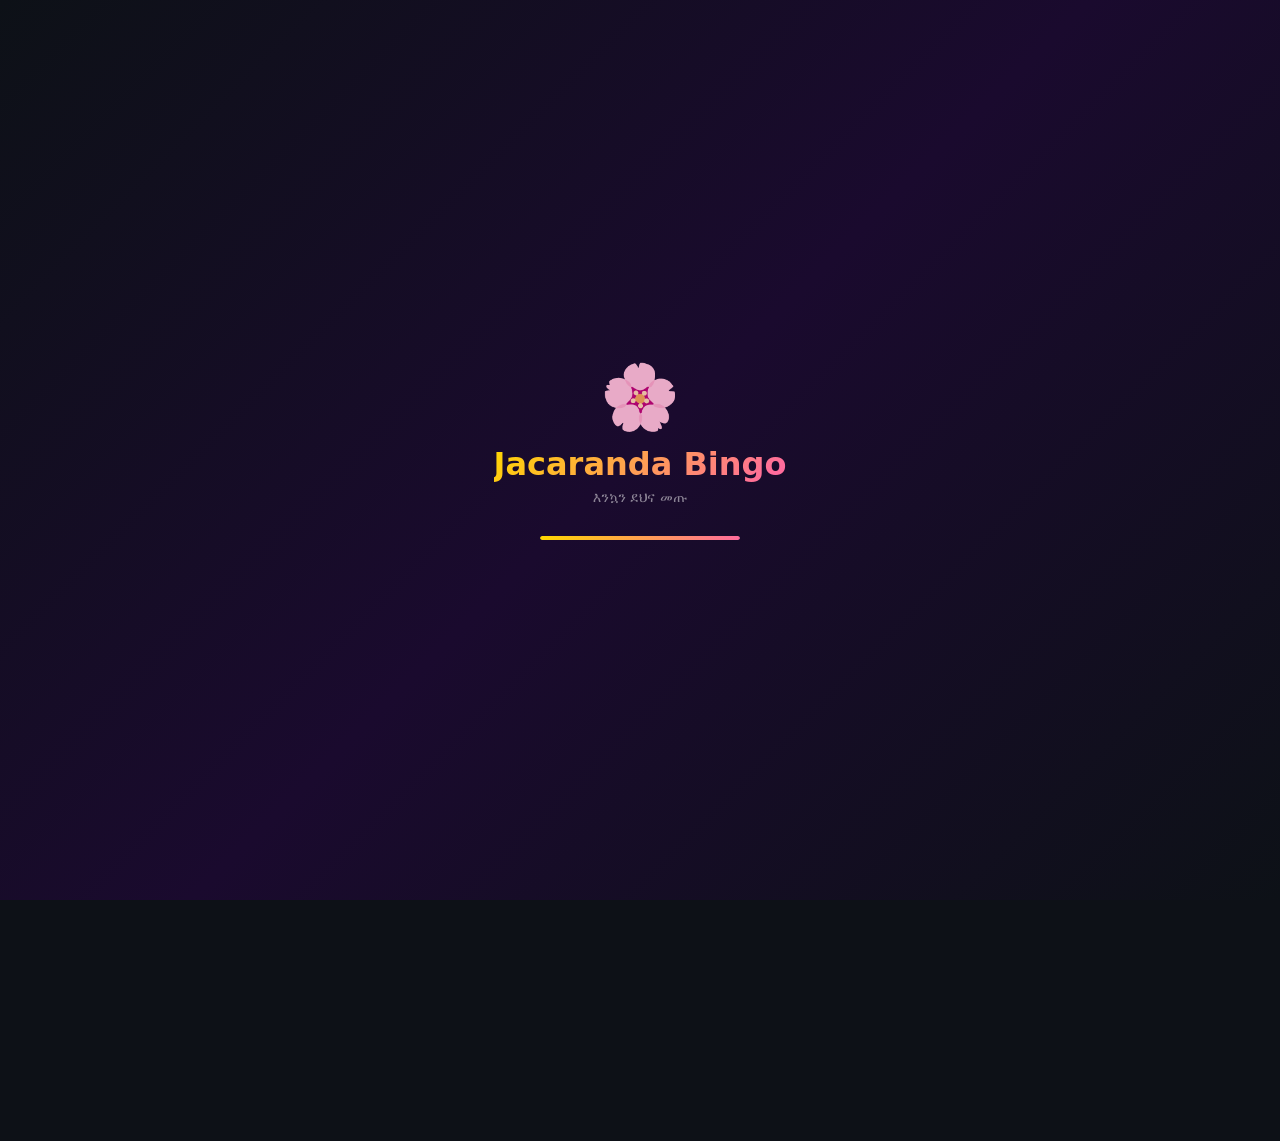
==== Index.html @ 814153fa "Add files via upload" ====
<!DOCTYPE html>
<html lang="am">
<head>
<meta charset="UTF-8"/>
<meta name="viewport" content="width=device-width, initial-scale=1.0, maximum-scale=1.0"/>
<title>🌸 Jacaranda Bingo</title>
<style>
:root{
  --gold:#FFD700;
  --gold2:#f39c12;
  --green:#1a7a4a;
  --green2:#2ecc71;
  --red:#e74c3c;
  --blue:#3498db;
  --purple:#9b59b6;
  --dark:#0d1117;
  --dark2:#161b22;
  --dark3:#21262d;
  --border:rgba(255,215,0,0.2);
  --text:rgba(255,255,255,0.9);
  --subtext:rgba(255,255,255,0.5);
  --radius:14px;
  --shadow:0 8px 32px rgba(0,0,0,0.4);
}
*{box-sizing:border-box;margin:0;padding:0;-webkit-tap-highlight-color:transparent;}
html,body{height:100%;overflow-x:hidden;}
body{
  font-family:'Segoe UI',system-ui,Arial,sans-serif;
  background:var(--dark);
  color:var(--text);
  min-height:100vh;
  background-image:
    radial-gradient(ellipse at 20% 50%,rgba(155,89,182,0.08) 0%,transparent 60%),
    radial-gradient(ellipse at 80% 20%,rgba(26,122,74,0.08) 0%,transparent 60%);
}

/* ── SPLASH ── */
#splash{
  position:fixed;inset:0;
  background:linear-gradient(135deg,#0d1117,#1a0a2e,#0d1117);
  display:flex;flex-direction:column;
  align-items:center;justify-content:center;
  z-index:9999;
  transition:opacity 0.6s ease;
}
#splash.hide{opacity:0;pointer-events:none;}
.splash-logo{
  font-size:4rem;
  animation:floatLogo 2s ease-in-out infinite;
  margin-bottom:10px;
}
@keyframes floatLogo{
  0%,100%{transform:translateY(0);}
  50%{transform:translateY(-12px);}
}
.splash-title{
  font-size:2rem;font-weight:900;
  background:linear-gradient(135deg,var(--gold),#ff6b9d,var(--gold));
  background-size:200% auto;
  -webkit-background-clip:text;
  -webkit-text-fill-color:transparent;
  animation:shimmer 3s linear infinite;
  margin-bottom:6px;
}
@keyframes shimmer{
  0%{background-position:0% center;}
  100%{background-position:200% center;}
}
.splash-sub{color:var(--subtext);font-size:0.9rem;margin-bottom:30px;}
.splash-loader{
  width:200px;height:4px;
  background:rgba(255,255,255,0.1);
  border-radius:2px;overflow:hidden;
}
.splash-progress{
  height:100%;width:0;
  background:linear-gradient(90deg,var(--gold),#ff6b9d);
  border-radius:2px;
  transition:width 0.1s linear;
}

/* ── TOPBAR ── */
.topbar{
  background:rgba(13,17,23,0.95);
  backdrop-filter:blur(20px);
  border-bottom:1px solid var(--border);
  padding:10px 16px;
  display:flex;align-items:center;gap:10px;
  position:sticky;top:0;z-index:100;
}
.topbar-logo{font-size:1.4rem;}
.topbar-title{
  font-weight:800;font-size:1rem;
  background:linear-gradient(135deg,var(--gold),#ff6b9d);
  -webkit-background-clip:text;
  -webkit-text-fill-color:transparent;
  flex:1;
}
.lang-pill{
  display:flex;gap:4px;
  background:rgba(255,255,255,0.06);
  border:1px solid var(--border);
  border-radius:20px;
  padding:3px;
}
.lang-btn{
  padding:4px 10px;border:none;
  background:none;color:var(--subtext);
  border-radius:16px;font-size:0.72rem;
  cursor:pointer;font-weight:600;
  transition:all 0.2s;white-space:nowrap;
}
.lang-btn.active{
  background:linear-gradient(135deg,var(--gold),var(--gold2));
  color:#000;
}

/* ── TABS ── */
.tabs{
  display:flex;
  background:var(--dark2);
  border-bottom:1px solid var(--border);
  overflow-x:auto;
  scrollbar-width:none;
}
.tabs::-webkit-scrollbar{display:none;}
.tab{
  flex:1;min-width:60px;
  padding:10px 4px;
  border:none;background:none;
  color:var(--subtext);cursor:pointer;
  font-size:0.68rem;font-weight:600;
  display:flex;flex-direction:column;
  align-items:center;gap:2px;
  border-bottom:2px solid transparent;
  transition:all 0.2s;
}
.tab .ti{font-size:1.2rem;}
.tab.on{color:var(--gold);border-bottom-color:var(--gold);}

/* ── PAGES ── */
.pg{display:none;padding:14px;max-width:600px;margin:0 auto;padding-bottom:30px;}
.pg.on{display:block;}

/* ── CARD ── */
.box{
  background:var(--dark2);
  border:1px solid rgba(255,255,255,0.08);
  border-radius:var(--radius);
  padding:16px;margin-bottom:14px;
}
.box-title{
  font-size:0.95rem;font-weight:700;
  color:var(--gold);margin-bottom:14px;
  display:flex;align-items:center;gap:8px;
}

/* ── WELCOME BANNER ── */
.welcome-banner{
  background:linear-gradient(135deg,rgba(155,89,182,0.15),rgba(26,122,74,0.15));
  border:1px solid rgba(255,215,0,0.25);
  border-radius:var(--radius);
  padding:20px;text-align:center;
  margin-bottom:14px;
  position:relative;overflow:hidden;
}
.welcome-banner::before{
  content:'🌸';
  position:absolute;top:-10px;right:-10px;
  font-size:5rem;opacity:0.08;
}
.welcome-title{
  font-size:1.4rem;font-weight:900;
  background:linear-gradient(135deg,var(--gold),#ff6b9d,var(--green2));
  -webkit-background-clip:text;
  -webkit-text-fill-color:transparent;
  margin-bottom:4px;
}
.welcome-sub{color:var(--subtext);font-size:0.82rem;}

/* ── PRIZE POOL ── */
.prize-banner{
  background:linear-gradient(135deg,rgba(255,215,0,0.08),rgba(255,107,157,0.05));
  border:1px solid rgba(255,215,0,0.3);
  border-radius:var(--radius);
  padding:16px;text-align:center;
  margin-bottom:14px;
}
.prize-label{color:var(--subtext);font-size:0.78rem;margin-bottom:4px;}
.prize-amount{
  font-size:2.4rem;font-weight:900;
  color:var(--gold);
  text-shadow:0 0 30px rgba(255,215,0,0.4);
  line-height:1;
}
.prize-meta{color:var(--subtext);font-size:0.75rem;margin-top:4px;}

/* ── STATS ── */
.stats4{display:grid;grid-template-columns:1fr 1fr 1fr 1fr;gap:8px;margin-bottom:14px;}
.stat{
  background:var(--dark2);border:1px solid rgba(255,255,255,0.06);
  border-radius:10px;padding:12px 8px;text-align:center;
}
.stat-n{font-size:1.3rem;font-weight:800;color:var(--gold);}
.stat-l{font-size:0.62rem;color:var(--subtext);margin-top:2px;line-height:1.2;}

/* ── FORM ── */
.fg{margin-bottom:12px;}
.fg label{
  display:block;font-size:0.78rem;
  color:var(--subtext);margin-bottom:5px;font-weight:600;
}
.fg input,.fg select{
  width:100%;padding:11px 14px;
  background:rgba(255,255,255,0.05);
  border:1.5px solid rgba(255,255,255,0.1);
  border-radius:10px;color:var(--text);
  font-size:0.9rem;transition:all 0.2s;
  -webkit-appearance:none;appearance:none;
}
.fg input::placeholder{color:rgba(255,255,255,0.25);}
.fg input:focus,.fg select:focus{
  outline:none;
  border-color:var(--gold);
  background:rgba(255,215,0,0.04);
}
.fg select option{background:#1a1a2e;color:#fff;}

/* ── BUTTONS ── */
.btn{
  width:100%;padding:13px;border:none;
  border-radius:10px;font-size:0.92rem;
  font-weight:700;cursor:pointer;
  transition:all 0.2s;
  display:flex;align-items:center;justify-content:center;gap:8px;
}
.btn:active{transform:scale(0.97);}
.btn-gold{
  background:linear-gradient(135deg,var(--gold),var(--gold2));
  color:#000;
  box-shadow:0 4px 20px rgba(255,215,0,0.25);
}
.btn-gold:hover{box-shadow:0 6px 30px rgba(255,215,0,0.4);}
.btn-green{background:linear-gradient(135deg,var(--green),var(--green2));color:#fff;}
.btn-red{background:linear-gradient(135deg,#c0392b,var(--red));color:#fff;}
.btn-blue{background:linear-gradient(135deg,#2980b9,var(--blue));color:#fff;}
.btn-purple{background:linear-gradient(135deg,#8e44ad,var(--purple));color:#fff;}
.btn-ghost{
  background:none;
  border:1.5px solid var(--border);
  color:var(--gold);
}
.btn-sm{padding:8px 14px;font-size:0.78rem;width:auto;border-radius:8px;}
.btn-row{display:grid;grid-template-columns:1fr 1fr;gap:8px;margin-top:10px;}

/* ── BINGO CARD ── */
.bingo-wrap{margin-bottom:16px;}
.bingo-card-title{
  display:flex;justify-content:space-between;align-items:center;
  margin-bottom:8px;
}
.bingo-num{
  font-size:0.72rem;color:var(--subtext);
  background:var(--dark3);
  padding:3px 10px;border-radius:10px;
}
.bingo-head{
  display:grid;grid-template-columns:repeat(5,1fr);
  gap:3px;margin-bottom:3px;
}
.bh{
  aspect-ratio:1;
  border-radius:8px;
  display:flex;align-items:center;justify-content:center;
  font-size:1rem;font-weight:900;
}
.bh-B{background:linear-gradient(135deg,#c0392b,#e74c3c);}
.bh-I{background:linear-gradient(135deg,#d35400,#e67e22);}
.bh-N{background:linear-gradient(135deg,#16a085,#1abc9c);}
.bh-G{background:linear-gradient(135deg,#1a5276,#2980b9);}
.bh-O{background:linear-gradient(135deg,#6c3483,#9b59b6);}
.bingo-grid{
  display:grid;grid-template-columns:repeat(5,1fr);
  gap:3px;
}
.bc{
  aspect-ratio:1;
  background:var(--dark3);
  border:1.5px solid rgba(255,255,255,0.07);
  border-radius:8px;
  display:flex;align-items:center;justify-content:center;
  font-size:0.9rem;font-weight:700;
  cursor:pointer;
  transition:all 0.18s;
  user-select:none;
  position:relative;
}
.bc:active{transform:scale(0.9);}
.bc.called{
  border-color:rgba(52,152,219,0.4);
  background:rgba(52,152,219,0.08);
  color:var(--blue);
}
.bc.marked{
  background:linear-gradient(135deg,var(--gold),var(--gold2));
  border-color:var(--gold);
  color:#000;
  box-shadow:0 0 12px rgba(255,215,0,0.4);
  transform:scale(1.04);
}
.bc.free{
  background:linear-gradient(135deg,var(--green),var(--green2));
  border-color:var(--green2);
  color:#fff;
  font-size:0.6rem;
  font-weight:800;
}
.bc.win-cell{
  background:linear-gradient(135deg,var(--gold),#ff6b9d) !important;
  animation:winPulse 0.5s ease infinite alternate;
}
@keyframes winPulse{
  from{transform:scale(1.04);}
  to{transform:scale(1.14);box-shadow:0 0 20px rgba(255,215,0,0.7);}
}

/* ── CALLER BALL ── */
.caller-box{
  background:linear-gradient(135deg,rgba(255,215,0,0.06),rgba(155,89,182,0.06));
  border:1px solid rgba(255,215,0,0.2);
  border-radius:var(--radius);
  padding:18px;text-align:center;
  margin-bottom:14px;
}
.caller-letter{
  font-size:0.85rem;font-weight:700;
  color:var(--gold);margin-bottom:6px;
  letter-spacing:2px;
}
.caller-ball{
  width:80px;height:80px;
  border-radius:50%;
  background:linear-gradient(135deg,var(--gold),var(--gold2));
  color:#000;
  font-size:1.8rem;font-weight:900;
  display:flex;align-items:center;justify-content:center;
  margin:0 auto 10px;
  box-shadow:0 0 40px rgba(255,215,0,0.5);
  transition:all 0.3s;
}
.caller-ball.pop{animation:ballPop 0.35s ease;}
@keyframes ballPop{
  0%{transform:scale(0.4);opacity:0;}
  70%{transform:scale(1.15);}
  100%{transform:scale(1);opacity:1;}
}
.called-strip{
  display:flex;flex-wrap:wrap;gap:5px;
  justify-content:center;
  max-height:100px;overflow-y:auto;
  margin-top:10px;
  scrollbar-width:none;
}
.called-strip::-webkit-scrollbar{display:none;}
.chip{
  padding:3px 9px;border-radius:20px;
  font-size:0.72rem;font-weight:700;
}
.chip-B{background:rgba(231,76,60,0.2);border:1px solid rgba(231,76,60,0.5);color:#e74c3c;}
.chip-I{background:rgba(230,126,34,0.2);border:1px solid rgba(230,126,34,0.5);color:#e67e22;}
.chip-N{background:rgba(26,188,156,0.2);border:1px solid rgba(26,188,156,0.5);color:#1abc9c;}
.chip-G{background:rgba(52,152,219,0.2);border:1px solid rgba(52,152,219,0.5);color:#3498db;}
.chip-O{background:rgba(155,89,182,0.2);border:1px solid rgba(155,89,182,0.5);color:#9b59b6;}

/* ── BINGO BTN ── */
.bingo-claim-btn{
  font-size:1.5rem;letter-spacing:4px;
  padding:16px;margin:14px 0;
  background:linear-gradient(135deg,var(--gold),#ff6b9d,var(--gold));
  background-size:200% auto;
  color:#000;
  animation:gradShift 3s linear infinite;
  box-shadow:0 0 30px rgba(255,215,0,0.3);
}
@keyframes gradShift{
  0%{background-position:0% center;}
  100%{background-position:200% center;}
}

/* ── BANKS ── */
.bank-grid{display:grid;grid-template-columns:1fr 1fr;gap:8px;}
.bank-btn{
  background:var(--dark3);
  border:1.5px solid rgba(255,255,255,0.08);
  border-radius:10px;
  padding:12px 10px;
  cursor:pointer;
  transition:all 0.2s;
  text-align:center;
}
.bank-btn:hover,.bank-btn.sel{
  border-color:var(--gold);
  background:rgba(255,215,0,0.06);
}
.bank-btn .bi{font-size:1.6rem;margin-bottom:4px;}
.bank-btn .bn{font-size:0.72rem;font-weight:700;line-height:1.3;}
.bank-btn .ba{font-size:0.62rem;color:var(--subtext);margin-top:2px;}
.acct-box{
  background:rgba(255,215,0,0.05);
  border:1px solid rgba(255,215,0,0.3);
  border-radius:10px;padding:14px;
  text-align:center;margin:12px 0;
  display:none;
}
.acct-num{
  font-size:1.3rem;font-weight:800;
  color:var(--gold);letter-spacing:2px;
}
.acct-holder{font-size:0.75rem;color:var(--subtext);margin-top:4px;}

/* ── PLAYERS ── */
.player-row{
  display:flex;align-items:center;gap:10px;
  padding:10px 0;
  border-bottom:1px solid rgba(255,255,255,0.05);
}
.player-row:last-child{border:none;}
.av{
  width:38px;height:38px;
  border-radius:50%;
  background:linear-gradient(135deg,var(--gold),var(--gold2));
  color:#000;font-weight:800;
  display:flex;align-items:center;justify-content:center;
  flex-shrink:0;font-size:0.9rem;
}
.pi{flex:1;}
.pn{font-size:0.88rem;font-weight:600;}
.ps{font-size:0.7rem;color:var(--subtext);margin-top:2px;}
.badge{
  padding:3px 10px;border-radius:20px;
  font-size:0.68rem;font-weight:700;
}
.b-active{background:rgba(46,204,113,0.15);color:#2ecc71;border:1px solid rgba(46,204,113,0.4);}
.b-won{background:rgba(255,215,0,0.15);color:var(--gold);border:1px solid rgba(255,215,0,0.4);}
.b-wait{background:rgba(255,255,255,0.05);color:var(--subtext);border:1px solid rgba(255,255,255,0.1);}

/* ── WINNER OVERLAY ── */
#win-overlay{
  display:none;position:fixed;inset:0;
  background:rgba(0,0,0,0.92);
  z-index:9999;
  flex-direction:column;
  align-items:center;justify-content:center;
  text-align:center;padding:20px;
}
#win-overlay.on{display:flex;}
#confetti-c{position:absolute;inset:0;pointer-events:none;}
.win-trophy{font-size:5rem;animation:trophy 0.8s ease infinite alternate;}
@keyframes trophy{
  from{transform:scale(1) rotate(-5deg);}
  to{transform:scale(1.1) rotate(5deg);}
}
.win-title{
  font-size:2.2rem;font-weight:900;
  background:linear-gradient(135deg,var(--gold),#ff6b9d);
  -webkit-background-clip:text;
  -webkit-text-fill-color:transparent;
  margin:10px 0 6px;
}
.win-name{font-size:1.4rem;font-weight:700;color:#fff;margin-bottom:6px;}
.win-prize{
  font-size:2rem;font-weight:900;
  color:var(--gold);
  text-shadow:0 0 30px rgba(255,215,0,0.6);
  margin-bottom:6px;
}
.win-bank{font-size:0.82rem;color:var(--subtext);margin-bottom:20px;}

/* ── TOAST ── */
#toast{
  position:fixed;bottom:20px;left:50%;
  transform:translateX(-50%) translateY(60px);
  background:rgba(22,27,34,0.95);
  border:1px solid rgba(255,215,0,0.25);
  color:#fff;padding:11px 20px;
  border-radius:20px;font-size:0.83rem;
  opacity:0;transition:all 0.3s;
  z-index:9998;white-space:nowrap;
  backdrop-filter:blur(10px);
  max-width:90vw;
  white-space:normal;text-align:center;
}
#toast.on{opacity:1;transform:translateX(-50%) translateY(0);}
#toast.tg{border-color:var(--gold);}
#toast.tr{border-color:var(--red);}

/* ── ADMIN ── */
.admin-grid{display:grid;grid-template-columns:1fr 1fr;gap:8px;margin-bottom:14px;}
.room-display{
  font-size:2.5rem;font-weight:900;
  color:var(--gold);text-align:center;
  letter-spacing:12px;
  text-shadow:0 0 20px rgba(255,215,0,0.4);
  padding:10px;
}

/* ── SCROLLBAR ── */
::-webkit-scrollbar{width:3px;}
::-webkit-scrollbar-track{background:transparent;}
::-webkit-scrollbar-thumb{background:rgba(255,215,0,0.2);border-radius:2px;}

@media(max-width:360px){
  .bc{font-size:0.78rem;}
  .caller-ball{width:65px;height:65px;font-size:1.5rem;}
  .stats4{grid-template-columns:1fr 1fr;}
  .lang-btn{padding:4px 6px;font-size:0.65rem;}
}
</style>
</head>
<body>

<!-- SPLASH -->
<div id="splash">
  <div class="splash-logo">🌸</div>
  <div class="splash-title">Jacaranda Bingo</div>
  <div class="splash-sub" id="splash-sub">እንኳን ደህና መጡ</div>
  <div class="splash-loader"><div class="splash-progress" id="sp"></div></div>
</div>

<!-- TOPBAR -->
<div class="topbar">
  <div class="topbar-logo">🌸</div>
  <div class="topbar-title">Jacaranda Bingo</div>
  <div class="lang-pill">
    <button class="lang-btn active" onclick="setLang('am')">አማ</button>
    <button class="lang-btn" onclick="setLang('en')">EN</button>
    <button class="lang-btn" onclick="setLang('or')">ORO</button>
    <button class="lang-btn" onclick="setLang('so')">SOM</button>
    <button class="lang-btn" onclick="setLang('ti')">ትግ</button>
  </div>
</div>

<!-- TABS -->
<div class="tabs">
  <button class="tab on" onclick="go('home',this)"><span class="ti">🏠</span><span data-k="t_home">ዋና</span></button>
  <button class="tab" onclick="go('game',this)"><span class="ti">🎱</span><span data-k="t_game">ጌም</span></button>
  <button class="tab" onclick="go('pay',this)"><span class="ti">💳</span><span data-k="t_pay">ክፍያ</span></button>
  <button class="tab" onclick="go('board',this)"><span class="ti">🏆</span><span data-k="t_board">ሊደር</span></button>
  <button class="tab" onclick="go('admin',this)"><span class="ti">⚙️</span><span data-k="t_admin">አስተዳዳሪ</span></button>
</div>

<!-- ══ HOME ══ -->
<div id="pg-home" class="pg on">
  <div class="welcome-banner">
    <div class="welcome-title" id="welcome-txt">እንኳን ደህና መጡ!</div>
    <div class="welcome-sub" data-k="welcome_sub">ወደ ጃካራንዳ ቢንጎ — ኢትዮጵያዊ ጌም!</div>
  </div>

  <div class="prize-banner">
    <div class="prize-label" data-k="prize_pool">የሽልማት ድምር</div>
    <div class="prize-amount" id="prize-show">0 ብር</div>
    <div class="prize-meta" id="prize-meta"></div>
  </div>

  <div class="stats4">
    <div class="stat"><div class="stat-n" id="s-players">0</div><div class="stat-l" data-k="s_players">ተጫዋቾ</div></div>
    <div class="stat"><div class="stat-n" id="s-called">0</div><div class="stat-l" data-k="s_called">ተጠርተዋል</div></div>
    <div class="stat"><div class="stat-n" id="s-fee">50</div><div class="stat-l" data-k="s_fee">ዋጋ (ብር)</div></div>
    <div class="stat"><div class="stat-n" id="s-wins">0</div><div class="stat-l" data-k="s_wins">አሸናፊዎች</div></div>
  </div>

  <div class="box">
    <div class="box-title">🎮 <span data-k="join_title">ጌሙን ተቀላቀሉ</span></div>
    <div class="fg"><label data-k="l_name">ሙሉ ስምዎ</label>
      <input id="p-name" type="text" data-ph="name_ph"/></div>
    <div class="fg"><label data-k="l_phone">ስልክ ቁጥር</label>
      <input id="p-phone" type="tel" placeholder="09XXXXXXXX"/></div>
    <div class="fg"><label data-k="l_cards">የካርድ ብዛት</label>
      <select id="p-cards">
        <option value="1">1</option>
        <option value="2">2</option>
        <option value="3">3</option>
        <option value="5">5</option>
      </select>
    </div>
    <div class="fg"><label data-k="l_room">የክፍል ኮድ</label>
      <input id="p-room" type="text" maxlength="6"
        style="text-transform:uppercase;letter-spacing:4px;text-align:center;font-size:1.1rem"
        data-ph="room_ph"/></div>
    <button class="btn btn-gold" onclick="joinGame()">🎱 <span data-k="btn_join">ጀምር!</span></button>
  </div>

  <div class="box">
    <div class="box-title">📖 <span data-k="how_title">እንዴት ይጫወቱ</span></div>
    <div id="how-steps" style="font-size:0.82rem;line-height:1.9;color:rgba(255,255,255,0.7);"></div>
  </div>
</div>

<!-- ══ GAME ══ -->
<div id="pg-game" class="pg">
  <div class="caller-box">
    <div class="caller-letter" id="cl-letter">— — —</div>
    <div class="caller-ball" id="cl-ball">?</div>
    <div style="font-size:0.75rem;color:var(--subtext);" data-k="last_called">መጨረሻ የተጠራ</div>
    <div class="called-strip" id="called-strip"></div>
  </div>

  <div id="my-cards"></div>

  <button class="btn bingo-claim-btn" onclick="claimBingo()">
    🎉 &nbsp; B I N G O &nbsp; 🎉
  </button>
</div>

<!-- ══ PAYMENT ══ -->
<div id="pg-pay" class="pg">
  <div class="box">
    <div class="box-title">💰 <span data-k="pay_title">ክፍያ ያድርጉ</span></div>
    <div style="text-align:center;margin-bottom:14px;">
      <div style="font-size:0.78rem;color:var(--subtext);" data-k="pay_amount_l">የሚከፍሉት</div>
      <div style="font-size:2rem;font-weight:900;color:var(--gold);" id="pay-total-show">50 ብር</div>
    </div>

    <div style="font-size:0.8rem;color:var(--subtext);margin-bottom:10px;" data-k="choose_bank">ባንክ ወይም ሞባይል ይምረጡ</div>

    <div style="font-size:0.72rem;color:rgba(255,215,0,0.7);margin-bottom:6px;">📱 Mobile Money</div>
    <div class="bank-grid" id="mobile-banks"></div>

    <div style="font-size:0.72rem;color:rgba(255,215,0,0.7);margin:12px 0 6px;">🏦 Banks</div>
    <div class="bank-grid" id="bank-banks"></div>

    <div class="acct-box" id="acct-box">
      <div style="font-size:0.75rem;color:var(--subtext);margin-bottom:6px;" data-k="send_to">ወደዚህ ይላኩ</div>
      <div class="acct-num" id="acct-num">—</div>
      <div class="acct-holder" id="acct-holder">—</div>
    </div>

    <div class="fg"><label data-k="tx_label">Transaction / ደረሰኝ ቁጥር</label>
      <input id="tx-in" type="text" placeholder="TXN123456"/></div>
    <button class="btn btn-green" onclick="submitPay()">
      ✅ <span data-k="confirm_pay">ክፍያ አረጋግጥ</span>
    </button>
  </div>

  <div class="box">
    <div class="box-title">📜 <span data-k="pay_hist">የክፍያ ታሪክ</span></div>
    <div id="pay-hist"></div>
  </div>
</div>

<!-- ══ LEADERBOARD ══ -->
<div id="pg-board" class="pg">
  <div class="box">
    <div class="box-title">🏆 <span data-k="board_title">ሊደርቦርድ</span></div>
    <div id="board-list"></div>
  </div>
</div>

<!-- ══ ADMIN ══ -->
<div id="pg-admin" class="pg">
  <div class="box" id="admin-login-box">
    <div class="box-title">🔐 <span data-k="admin_title">Admin ይግቡ</span></div>
    <div class="fg"><label>PIN</label>
      <input id="a-pin" type="password" placeholder="••••" maxlength="6"/></div>
    <button class="btn btn-gold" onclick="aLogin()">🔑 <span data-k="btn_login">ግቡ</span></button>
  </div>

  <div id="admin-panel" style="display:none;">
    <div class="box">
      <div class="box-title">🎮 <span data-k="game_ctrl">ጌም ቁጥጥር</span></div>
      <div class="fg"><label data-k="a_fee">የመግቢያ ዋጋ (ብር)</label>
        <input id="a-fee" type="number" value="50"/></div>
      <div class="fg"><label data-k="a_pct">የሽልማት % </label>
        <input id="a-pct" type="number" value="80"/></div>
      <div class="fg"><label data-k="a_speed">የጥሪ ፍጥነት</label>
        <select id="a-speed">
          <option value="3000" data-k="speed_fast">ፈጣን (3s)</option>
          <option value="5000" selected data-k="speed_mid">መካከለኛ (5s)</option>
          <option value="8000" data-k="speed_slow">ዝግ (8s)</option>
          <option value="0" data-k="speed_manual">እጅ (Manual)</option>
        </select>
      </div>
      <div class="btn-row">
        <button class="btn btn-green" onclick="startG()">▶️ <span data-k="btn_start">ጀምር</span></button>
        <button class="btn btn-red" onclick="stopG()">⏹️ <span data-k="btn_stop">አቁም</span></button>
        <button class="btn btn-blue" onclick="callNext()">📢 <span data-k="btn_call">ቀጣይ</span></button>
        <button class="btn btn-purple" onclick="resetG()">🔄 <span data-k="btn_reset">ዳግም</span></button>
      </div>
    </div>

    <div class="box">
      <div class="box-title">🔑 <span data-k="room_code">የክፍል ኮድ</span></div>
      <div class="room-display" id="room-disp">—</div>
      <button class="btn btn-ghost" onclick="genRoom()" style="margin-top:10px;">
        🔄 <span data-k="new_code">አዲስ ኮድ</span>
      </button>
    </div>

    <div class="box">
      <div class="box-title">📊 <span data-k="stats_title">ስታቲስቲክስ</span></div>
      <div id="a-stats"></div>
    </div>

    <div class="box">
      <div class="box-title">✅ <span data-k="approve_title">ክፍያ ማፅደቅ</span></div>
      <div id="a-pending"></div>
    </div>
  </div>
</div>

<!-- WINNER OVERLAY -->
<div id="win-overlay">
  <canvas id="confetti-c"></canvas>
  <div class="win-trophy">🏆</div>
  <div class="win-title" id="win-title-txt">አሸናፊ!</div>
  <div class="win-name" id="win-name"></div>
  <div class="win-prize" id="win-prize"></div>
  <div class="win-bank" id="win-bank"></div>
  <button class="btn btn-gold" onclick="closeWin()"
    style="width:auto;padding:12px 32px;font-size:1rem;">
    🎊 <span data-k="btn_close">ዝጋ</span>
  </button>
</div>

<!-- TOAST -->
<div id="toast"></div>

<script>
// ══════════════════════════════════════════════
//  TRANSLATIONS — 5 Languages
// ══════════════════════════════════════════════
const L = {
am:{
  welcome:"እንኳን ደህና መጡ ወደ ጃካራንዳ ቢንጎ!",
  welcome_sub:"ወደ ጃካራንዳ ቢንጎ — ኢትዮጵያዊ ጌም!",
  t_home:"ዋና", t_game:"ጌም", t_pay:"ክፍያ", t_board:"ሊደር", t_admin:"አስተዳዳሪ",
  prize_pool:"የሽልማት ድምር",
  s_players:"ተጫዋቾ", s_called:"ተጠርተዋል", s_fee:"ዋጋ (ብር)", s_wins:"አሸናፊዎች",
  join_title:"ጌሙን ተቀላቀሉ",
  l_name:"ሙሉ ስምዎ", l_phone:"ስልክ ቁጥር", l_cards:"የካርድ ብዛት",
  l_room:"የክፍል ኮድ (ካለ)", name_ph:"አበበ ካሳ", room_ph:"ኮድ",
  btn_join:"ጌሙን ጀምር!",
  how_title:"እንዴት ይጫወቱ",
  how_steps:[
    "1️⃣ ስምዎንና ስልክዎን ያስገቡ",
    "2️⃣ የካርድ ብዛት ይምረጡ",
    "3️⃣ ክፍያ ያድርጉ (ከዚህ ወደ ክፍያ ሂዱ)",
    "4️⃣ ቁጥሮቹ ሲጠሩ ካርድዎ ላይ ያሳምቱ",
    "5️⃣ B-I-N-G-O ሲሞሉ BINGO ይጫኑ!",
    "🏆 Admin ካረጋገጠ ሽልማቱ ይሰጠዎታል"
  ],
  last_called:"መጨረሻ የተጠራ",
  free_space:"FREE",
  card_lbl:"ካርድ",
  my_cards:"ካርዶቼ",
  pay_title:"ክፍያ ያድርጉ",
  pay_amount_l:"የሚከፍሉት",
  choose_bank:"ባንክ ወይም ሞባይል ይምረጡ",
  send_to:"ወደዚህ ይላኩ",
  tx_label:"Transaction / ደረሰኝ ቁጥር",
  confirm_pay:"ክፍያ አረጋግጥ",
  pay_hist:"የክፍያ ታሪክ",
  board_title:"ሊደርቦርድ",
  admin_title:"Admin ይግቡ",
  btn_login:"ግቡ",
  game_ctrl:"ጌም ቁጥጥር",
  a_fee:"የመግቢያ ዋጋ (ብር)", a_pct:"የሽልማት %", a_speed:"የጥሪ ፍጥነት",
  speed_fast:"ፈጣን (3s)", speed_mid:"መካከለኛ (5s)", speed_slow:"ዝግ (8s)", speed_manual:"እጅ",
  btn_start:"ጀምር", btn_stop:"አቁም", btn_call:"ቀጣይ", btn_reset:"ዳግም",
  room_code:"የክፍል ኮድ", new_code:"አዲስ ኮድ",
  stats_title:"ስታቲስቲክስ", approve_title:"ክፍያ ማፅደቅ",
  btn_approve:"✅ አፅድቅ", btn_reject:"❌ ውድቅ",
  btn_close:"ዝጋ",
  win_title:"አሸናፊ! 🎊",
  toast_no_name:"ስምዎን ያስገቡ!",
  toast_joined:"✅ ተቀላቅለዋል!",
  toast_no_bank:"ባንክ ይምረጡ!",
  toast_no_tx:"ደረሰኝ ቁጥር ያስገቡ!",
  toast_pay_sent:"✅ ክፍያ ተልኳል! Admin ያረጋግጣሉ.",
  toast_no_pay:"ቅድሚያ ክፍያ ያድርጉ!",
  toast_no_game:"ጌሙ ገና አልተጀመረም!",
  toast_bingo_false:"ቢንጎ አልተሟላም! ካርድዎን ያረጋግጡ.",
  toast_bingo_win:"🎉 ቢንጎ! አሸነፍሽ/ሽ!",
  toast_wrong_pin:"❌ PIN ስህተት!",
  toast_started:"🎮 ጌሙ ተጀምሯል!",
  toast_stopped:"⏹️ ጌሙ ቆሟል!",
  toast_reset:"🔄 ዳግም ተጀምሯል!",
  toast_approved:"✅ ተፈቅዷል!",
  toast_rejected:"❌ ውድቅ!",
  toast_all_called:"ሁሉም ቁጥሮች ተጠርተዋል!",
  won_suffix:"ብር አሸነፈ!",
  no_pays:"ክፍያ የለም",
  no_players:"ተጫዋቾ የሉም",
  no_pending:"ሁሉም ታይቷል",
  stat_row:["አጠቃላይ ተጫዋቾ","የተጠሩ ቁጥሮች","ያልተቀበሉ ክፍያዎች","ጠቅላላ ብር"],
},
en:{
  welcome:"Welcome to Jacaranda Bingo!",
  welcome_sub:"Ethiopia's Premier Bingo Game!",
  t_home:"Home", t_game:"Game", t_pay:"Pay", t_board:"Board", t_admin:"Admin",
  prize_pool:"Prize Pool",
  s_players:"Players", s_called:"Called", s_fee:"Fee (ETB)", s_wins:"Winners",
  join_title:"Join the Game",
  l_name:"Full Name", l_phone:"Phone Number", l_cards:"Number of Cards",
  l_room:"Room Code (optional)", name_ph:"Abebe Kassa", room_ph:"Code",
  btn_join:"Start Playing!",
  how_title:"How to Play",
  how_steps:[
    "1️⃣ Enter your name and phone number",
    "2️⃣ Choose how many cards you want",
    "3️⃣ Make your payment (go to Pay tab)",
    "4️⃣ Tap numbers on your card as they're called",
    "5️⃣ Press BINGO when you complete a line!",
    "🏆 Admin verifies and sends your prize"
  ],
  last_called:"Last Called",
  free_space:"FREE",
  card_lbl:"Card",
  my_cards:"My Cards",
  pay_title:"Make Payment",
  pay_amount_l:"Amount to Pay",
  choose_bank:"Choose Bank or Mobile Money",
  send_to:"Send Payment To",
  tx_label:"Transaction / Receipt Number",
  confirm_pay:"Confirm Payment",
  pay_hist:"Payment History",
  board_title:"Leaderboard",
  admin_title:"Admin Login",
  btn_login:"Login",
  game_ctrl:"Game Control",
  a_fee:"Entry Fee (ETB)", a_pct:"Prize %", a_speed:"Call Speed",
  speed_fast:"Fast (3s)", speed_mid:"Medium (5s)", speed_slow:"Slow (8s)", speed_manual:"Manual",
  btn_start:"Start", btn_stop:"Stop", btn_call:"Call Next", btn_reset:"Reset",
  room_code:"Room Code", new_code:"New Code",
  stats_title:"Statistics", approve_title:"Approve Payments",
  btn_approve:"✅ Approve", btn_reject:"❌ Reject",
  btn_close:"Close",
  win_title:"WINNER! 🎊",
  toast_no_name:"Please enter your name!",
  toast_joined:"✅ Joined successfully!",
  toast_no_bank:"Please select a bank!",
  toast_no_tx:"Please enter transaction reference!",
  toast_pay_sent:"✅ Payment submitted! Admin will verify.",
  toast_no_pay:"Please make payment first!",
  toast_no_game:"Game hasn't started yet!",
  toast_bingo_false:"Bingo not complete! Check your card.",
  toast_bingo_win:"🎉 BINGO! You won!",
  toast_wrong_pin:"❌ Wrong PIN!",
  toast_started:"🎮 Game started!",
  toast_stopped:"⏹️ Game stopped!",
  toast_reset:"🔄 Game reset!",
  toast_approved:"✅ Approved!",
  toast_rejected:"❌ Rejected!",
  toast_all_called:"All numbers have been called!",
  won_suffix:"ETB Won!",
  no_pays:"No payments yet",
  no_players:"No players yet",
  no_pending:"All payments reviewed",
  stat_row:["Total Players","Numbers Called","Pending Payments","Total ETB"],
},
or:{
  welcome:"Bingo Jacarandaatti Baga Nagaan Dhuftan!",
  welcome_sub:"Bingo Itoophiyaa — Tapho Filatamaa!",
  t_home:"Mana", t_game:"Tapho", t_pay:"Kaffaltii", t_board:"Tarree", t_admin:"Bulchaa",
  prize_pool:"Kuusaa Badhaasaa",
  s_players:"Taphattoota", s_called:"Waamame", s_fee:"Gatii (Birr)", s_wins:"Mo'attootaa",
  join_title:"Taphootti Makamuu",
  l_name:"Maqaa Guutuu", l_phone:"Lakkoofsa Bilbilaa", l_cards:"Lakkoofsa Kaardii",
  l_room:"Koodii Kutaa (yoo jiraate)", name_ph:"Abebe Gammadaa", room_ph:"Koodii",
  btn_join:"Taphootti Makamu!",
  how_title:"Akkamiin Taphatamu",
  how_steps:[
    "1️⃣ Maqaa fi lakkoofsa bilbilaa kee galchi",
    "2️⃣ Kaardii barbaaddu filuu",
    "3️⃣ Kaffaltii raawwadhu (gara Kaffaltii deemi)",
    "4️⃣ Lakkoofsonni yoo waamaman kaardii kee tuqi",
    "5️⃣ Tarree guutamee erga — BINGO dhaabi!",
    "🏆 Bulchaan mirkanneessee badhaasa siif erga"
  ],
  last_called:"Dhumaa Waamame",
  free_space:"FREE",
  card_lbl:"Kaardii",
  my_cards:"Kaardii Koo",
  pay_title:"Kaffaltii Raawwadhu",
  pay_amount_l:"Kaffalu Qabdu",
  choose_bank:"Baankii ykn Maallaqaa Mobaayilii Filadhu",
  send_to:"Gara Kanaa Ergi",
  tx_label:"Lakkoofsa Rasiidaa",
  confirm_pay:"Kaffaltii Mirkanneessuu",
  pay_hist:"Seenaa Kaffaltiiwwanii",
  board_title:"Tarree Mo'attootaa",
  admin_title:"Bulchaan Seeni",
  btn_login:"Seeni",
  game_ctrl:"To'annaa Tapho",
  a_fee:"Gatii Seensa (Birr)", a_pct:"Dhibbeentaa Badhaasaa %", a_speed:"Saffisa Waamichaa",
  speed_fast:"Ariifataa (3s)", speed_mid:"Giddugaleessa (5s)", speed_slow:"Gara (8s)", speed_manual:"Harka",
  btn_start:"Jalqabi", btn_stop:"Dhaabi", btn_call:"Itti Aanee", btn_reset:"Deebi'i",
  room_code:"Koodii Kutaa", new_code:"Koodii Haaraa",
  stats_title:"Statistiksii", approve_title:"Kaffaltii Hayyamuu",
  btn_approve:"✅ Hayyami", btn_reject:"❌ Didu",
  btn_close:"Cufuu",
  win_title:"MO'ATTE! 🎊",
  toast_no_name:"Maqaa kee galchi!",
  toast_joined:"✅ Makamte!",
  toast_no_bank:"Baankii filadhu!",
  toast_no_tx:"Lakkoofsa rasiidaa galchi!",
  toast_pay_sent:"✅ Kaffaltiin ergame! Bulchaan mirkanneessa.",
  toast_no_pay:"Dursa kaffaltii raawwadhu!",
  toast_no_game:"Tapho ammayyuu hin jalqabamne!",
  toast_bingo_false:"Bingo hin guutamne! Kaardii kee mirkaneeffadhu.",
  toast_bingo_win:"🎉 BINGO! Mo'atte!",
  toast_wrong_pin:"❌ PIN sirrii miti!",
  toast_started:"🎮 Tapho jalqabame!",
  toast_stopped:"⏹️ Tapho dhaabbate!",
  toast_reset:"🔄 Tapho deebi'ee jalqabame!",
  toast_approved:"✅ Hayyamame!",
  toast_rejected:"❌ Didame!",
  toast_all_called:"Lakkoofsonni hundi waamaman!",
  won_suffix:"Birr Mo'ate!",
  no_pays:"Kaffaltii hin jiru",
  no_players:"Taphataa hin jiru",
  no_pending:"Kaffaltiiwwan hundi ilaalaman",
  stat_row:["Taphattoota Hundaa","Lakkoofsa Waamame","Kaffaltii Eegaa","Walitti Birr"],
},
so:{
  welcome:"Ku Soo Dhawoow Bingo Jacaranda!",
  welcome_sub:"Ciyaarta Bingo ee Itoobiya!",
  t_home:"Guriga", t_game:"Ciyaar", t_pay:"Lacag", t_board:"Liiska", t_admin:"Maamul",
  prize_pool:"Abaalmarinta",
  s_players:"Ciyaartoy", s_called:"La Yidhi", s_fee:"Kharash (ETB)", s_wins:"Guuleystay",
  join_title:"Ciyaartada Ku Biir",
  l_name:"Magaca Buuxa", l_phone:"Telefoonka", l_cards:"Tirada Kaarka",
  l_room:"Lambarka Qolka (haddii jiro)", name_ph:"Abebe Maxamed", room_ph:"Koodh",
  btn_join:"Ciyaarta Bilow!",
  how_title:"Sidee Loo Ciyaaraa",
  how_steps:[
    "1️⃣ Geli magacaaga iyo telefoonka",
    "2️⃣ Dooro tirada kaartadaada",
    "3️⃣ Lacagta bixin (aad Lacag tab)",
    "4️⃣ Tirooyin markay la yidhahaan calaamadee",
    "5️⃣ Marka B-I-N-G-O dhammeyso — BINGO riix!",
    "🏆 Maamulahu xaqiijiya oo abaalmarinta siiya"
  ],
  last_called:"Ugu Dambeyn La Yidhi",
  free_space:"FREE",
  card_lbl:"Kaartu",
  my_cards:"Kaartadayda",
  pay_title:"Lacagta Bixin",
  pay_amount_l:"Lacagta Bixinaysa",
  choose_bank:"Bangiga ama Lacagta Gacanta Dooro",
  send_to:"U Dir",
  tx_label:"Lambarka Rasiidka",
  confirm_pay:"Lacagta Xaqiiji",
  pay_hist:"Taariikha Lacag-bixinta",
  board_title:"Liiska Hore",
  admin_title:"Maamul Gal",
  btn_login:"Gal",
  game_ctrl:"Xukumida Ciyaarta",
  a_fee:"Kharashka Gelitaanka (ETB)", a_pct:"Boqolkiiba Abaalmar %", a_speed:"Xawliga Wicitaanka",
  speed_fast:"Degdeg (3s)", speed_mid:"Dhexe (5s)", speed_slow:"Gaabis (8s)", speed_manual:"Gacanta",
  btn_start:"Bilow", btn_stop:"Jooji", btn_call:"Xiga Wici", btn_reset:"Dib u Bilow",
  room_code:"Lambarka Qolka", new_code:"Lambar Cusub",
  stats_title:"Xogta", approve_title:"Lacag-bixinta Ansixin",
  btn_approve:"✅ Ansixin", btn_reject:"❌ Diidin",
  btn_close:"Xidh",
  win_title:"GUULEYSTAHA! 🎊",
  toast_no_name:"Fadlan geli magacaaga!",
  toast_joined:"✅ Waxaad ku biirsatay!",
  toast_no_bank:"Bangiga dooro!",
  toast_no_tx:"Lambarka rasiidka geli!",
  toast_pay_sent:"✅ Lacagta la diray! Maamulahu wuu xaqiijin doonaa.",
  toast_no_pay:"Lacagta horeba bixin!",
  toast_no_game:"Ciyaarta weli ma bilaaban!",
  toast_bingo_false:"Bingo ma dhammeysan! Kaartadaada hubi.",
  toast_bingo_win:"🎉 BINGO! Waxaad guuleysatay!",
  toast_wrong_pin:"❌ PIN-ku waa khalad!",
  toast_started:"🎮 Ciyaarta biloowday!",
  toast_stopped:"⏹️ Ciyaarta joojisay!",
  toast_reset:"🔄 Ciyaarta dib loo bilaabay!",
  toast_approved:"✅ La Ansixiyey!",
  toast_rejected:"❌ La Diidey!",
  toast_all_called:"Dhammaan tirooyinka la yidhi!",
  won_suffix:"ETB Guuleystay!",
  no_pays:"Lacag-bixin ma jirto",
  no_players:"Ciyaartoye ma jirto",
  no_pending:"Dhammaan la daaweeyey",
  stat_row:["Wadarta Ciyaartoyda","Tirooyin La Yidhi","Lacag Sugaysa","Wadarta ETB"],
},
ti:{
  welcome:"ናብ ጃካራንዳ ቢንጎ እንኳን ብደሓን መጻኹም!",
  welcome_sub:"ናይ ኢትዮጵያ ቢንጎ ጸወታ!",
  t_home:"መዕቆሪ", t_game:"ጸወታ", t_pay:"ክፍሊት", t_board:"ዝርዝር", t_admin:"ኣስተዳዳሪ",
  prize_pool:"ሽልማት",
  s_players:"ተጻወቲ", s_called:"ዝተጸወዑ", s_fee:"ዋጋ (ብር)", s_wins:"ዓወተኞ",
  join_title:"ኣብ ጸወታ ተሳተፍ",
  l_name:"ሙሉእ ስም", l_phone:"ቁጽሪ ቴሌፎን", l_cards:"ብዝሒ ካርድ",
  l_room:"ኮድ ክፍሊ (እንተሎ)", name_ph:"ኣቤቤ ካሳ", room_ph:"ኮድ",
  btn_join:"ጸወታ ጀምር!",
  how_title:"ከምዚ ትጻወት",
  how_steps:[
    "1️⃣ ስምካን ቴሌፎንካን ኣእቱ",
    "2️⃣ ብዝሒ ካርድ ምረጽ",
    "3️⃣ ክፍሊት ፈጽም (ናብ ክፍሊት ኪድ)",
    "4️⃣ ቁጽርታት ክጽወዑ ኣብ ካርድካ ምልክት ኣቐምጥ",
    "5️⃣ B-I-N-G-O ምስ መልኦ BINGO ጠውቕ!",
    "🏆 Admin ኣረጋጊጹ ሽልማት ይሰደልካ"
  ],
  last_called:"ዝተጸውዐ መወዳእታ",
  free_space:"FREE",
  card_lbl:"ካርድ",
  my_cards:"ካርዶተይ",
  pay_title:"ክፍሊት ፈጽም",
  pay_amount_l:"ዝኸፍሎ",
  choose_bank:"ባንክ ወይ ሞባይል ምረጽ",
  send_to:"ናብዚ ስደድ",
  tx_label:"ቁጽሪ ደረሰኝ",
  confirm_pay:"ክፍሊት ኣረጋግጽ",
  pay_hist:"ታሪኽ ክፍሊት",
  board_title:"ዝርዝር ዓወተኞ",
  admin_title:"Admin ኣቱ",
  btn_login:"ኣቱ",
  game_ctrl:"ቁጽጽር ጸወታ",
  a_fee:"ዋጋ መእቶ (ብር)", a_pct:"ፐርሰንት ሽልማት %", a_speed:"ፍጥነት ጥርዓን",
  speed_fast:"ቅልጡፍ (3s)", speed_mid:"ማእከላይ (5s)", speed_slow:"ዝሑል (8s)", speed_manual:"ብኢድ",
  btn_start:"ጀምር", btn_stop:"ኣቋርጽ", btn_call:"ቀጺሉ", btn_reset:"ደጊምካ",
  room_code:"ኮድ ክፍሊ", new_code:"ሓዲሽ ኮድ",
  stats_title:"ስታቲስቲክስ", approve_title:"ክፍሊት ኣፍቅድ",
  btn_approve:"✅ ፍቀድ", btn_reject:"❌ ኣብ ዘይ",
  btn_close:"ዕጸው",
  win_title:"ዓወተኛ! 🎊",
  toast_no_name:"ስምካ ኣእቱ!",
  toast_joined:"✅ ተሳቲፍካ!",
  toast_no_bank:"ባንክ ምረጽ!",
  toast_no_tx:"ቁጽሪ ደረሰኝ ኣእቱ!",
  toast_pay_sent:"✅ ክፍሊት ተሰዲዱ! Admin ኣረጋጊጹ.",
  toast_no_pay:"ቅድሚ ሕጂ ክፍሊት ፈጽም!",
  toast_no_game:"ጸወታ ገና ኣይጀመረን!",
  toast_bingo_false:"ቢንጎ ኣይተማልኣን! ካርድካ ኣረጋግጽ.",
  toast_bingo_win:"🎉 BINGO! ዓወትካ!",
  toast_wrong_pin:"❌ PIN ስሕተት!",
  toast_started:"🎮 ጸወታ ተጀሚሩ!",
  toast_stopped:"⏹️ ጸወታ ደው ኢሉ!",
  toast_reset:"🔄 ጸወታ ደጊሙ ተጀሚሩ!",
  toast_approved:"✅ ተፈቒዱ!",
  toast_rejected:"❌ ኣይፈቐደን!",
  toast_all_called:"ኩሎም ቁጽርታት ተጸዊዖም!",
  won_suffix:"ብር ዓወቱ!",
  no_pays:"ክፍሊት የለን",
  no_players:"ተጻዋቲ የለን",
  no_pending:"ኩሉ ተፈቲሑ",
  stat_row:["ጠቅላላ ተጻዋቲ","ቁጽርታት ዝተጸወዑ","ክፍሊት ዝጽበ","ጠቅላላ ብር"],
}
};

// ══════════════════════════════════════════════
//  BANKS — ሁሉም የኢትዮጵያ ባንኮችና ሞባይል
// ══════════════════════════════════════════════
const BANKS = [
  // Mobile Money
  {id:"telebirr", name:"Telebirr",          icon:"📱", acct:"0912345678", holder:"Jacaranda Bingo", type:"mobile"},
  {id:"mpesa",    name:"M-Pesa",            icon:"📱", acct:"0911234567", holder:"Jacaranda Bingo", type:"mobile"},
  {id:"cbebirr",  name:"CBE Birr",          icon:"📱", acct:"0912345679", holder:"Jacaranda Bingo", type:"mobile"},
  {id:"amole",    name:"Amole (Dashen)",    icon:"📱", acct:"0913456789", holder:"Jacaranda Bingo", type:"mobile"},
  {id:"hello",    name:"HelloCash (BOA)",   icon:"📱", acct:"0914567890", holder:"Jacaranda Bingo", type:"mobile"},
  {id:"kacha",    name:"Kacha (LIB)",       icon:"📱", acct:"0915678901", holder:"Jacaranda Bingo", type:"mobile"},
  // Banks
  {id:"cbe",      name:"CBE",               icon:"🏦", acct:"1000123456789", holder:"Jacaranda Bingo", type:"bank"},
  {id:"awash",    name:"Awash Bank",        icon:"🏦", acct:"0130123456789", holder:"Jacaranda Bingo", type:"bank"},
  {id:"dashen",   name:"Dashen Bank",       icon:"🏦", acct:"0280123456789", holder:"Jacaranda Bingo", type:"bank"},
  {id:"boa",      name:"Abyssinia",         icon:"🏦", acct:"0140123456789", holder:"Jacaranda Bingo", type:"bank"},
  {id:"coop",     name:"Coop. Oromia",      icon:"🏦", acct:"0100123456789", holder:"Jacaranda Bingo", type:"bank"},
  {id:"lion",     name:"Lion Bank",         icon:"🏦", acct:"0190123456789", holder:"Jacaranda Bingo", type:"bank"},
  {id:"zemen",    name:"Zemen Bank",        icon:"🏦", acct:"0200123456789", holder:"Jacaranda Bingo", type:"bank"},
  {id:"berhan",   name:"Berhan Bank",       icon:"🏦", acct:"0220123456789", holder:"Jacaranda Bingo", type:"bank"},
  {id:"abay",     name:"Abay Bank",         icon:"🏦", acct:"0230123456789", holder:"Jacaranda Bingo", type:"bank"},
  {id:"wegagen",  name:"Wegagen Bank",      icon:"🏦", acct:"0120123456789", holder:"Jacaranda Bingo", type:"bank"},
  {id:"amhara",   name:"Amhara Bank",       icon:"🏦", acct:"0240123456789", holder:"Jacaranda Bingo", type:"bank"},
  {id:"addis",    name:"Addis Intl",        icon:"🏦", acct:"0250123456789", holder:"Jacaranda Bingo", type:"bank"},
  {id:"gadaa",    name:"Gadaa Bank",        icon:"🏦", acct:"0260123456789", holder:"Jacaranda Bingo", type:"bank"},
  {id:"siinqee",  name:"Siinqee Bank",      icon:"🏦", acct:"0270123456789", holder:"Jacaranda Bingo", type:"bank"},
];

// ══════════════════════════════════════════════
//  STATE
// ══════════════════════════════════════════════
const S = {
  lang: localStorage.getItem('jb_lang')||'am',
  player: null,
  cards: [],
  marked: {},
  called: [],
  running: false,
  timer: null,
  fee: 50,
  pct: 80,
  speed: 5000,
  room: localStorage.getItem('jb_room')||'',
  players: JSON.parse(localStorage.getItem('jb_players')||'[]'),
  payments: JSON.parse(localStorage.getItem('jb_payments')||'[]'),
  winners: JSON.parse(localStorage.getItem('jb_winners')||'[]'),
  selBank: null,
  adminIn: false,
  PIN: '1234',
};

// ══════════════════════════════════════════════
//  LANG HELPERS
// ══════════════════════════════════════════════
const t = k => (L[S.lang]&&L[S.lang][k]!==undefined) ? L[S.lang][k] : (L.am[k]||k);

function setLang(lang){
  S.lang = lang;
  localStorage.setItem('jb_lang', lang);
  document.querySelectorAll('.lang-btn').forEach(b=>{
    b.classList.toggle('on', b.getAttribute('onclick').includes(`'${lang}'`));
    b.classList.toggle('active', b.getAttribute('onclick').includes(`'${lang}'`));
  });
  applyLang();
  renderAll();
}

function applyLang(){
  // data-k elements
  document.querySelectorAll('[data-k]').forEach(el=>{
    const k = el.getAttribute('data-k');
    const v = t(k);
    if(typeof v === 'string') el.textContent = v;
  });
  // data-ph
  document.querySelectorAll('[data-ph]').forEach(el=>{
    el.placeholder = t(el.getAttribute('data-ph'));
  });
  // welcome
  document.getElementById('welcome-txt').textContent = t('welcome');
  // how steps
  const steps = t('how_steps');
  if(Array.isArray(steps)){
    document.getElementById('how-steps').innerHTML =
      steps.map(s=>`<div style="display:flex;gap:8px;margin-bottom:6px;">${s}</div>`).join('');
  }
  // win title
  document.getElementById('win-title-txt').textContent = t('win_title');
}

// ══════════════════════════════════════════════
//  NAVIGATION
// ══════════════════════════════════════════════
function go(name, el){
  document.querySelectorAll('.pg').forEach(p=>p.classList.remove('on'));
  document.querySelectorAll('.tab').forEach(b=>b.classList.remove('on'));
  document.getElementById('pg-'+name).classList.add('on');
  if(el) el.classList.add('on');
  renderAll();
}

// ══════════════════════════════════════════════
//  BINGO CARD GENERATION
// ══════════════════════════════════════════════
function genCard(){
  const ranges = [[1,15],[16,30],[31,45],[46,60],[61,75]];
  const cols = ranges.map(([mn,mx])=>{
    const pool=[];
    while(pool.length<5){
      const n=Math.floor(Math.random()*(mx-mn+1))+mn;
      if(!pool.includes(n)) pool.push(n);
    }
    return pool;
  });
  cols[2][2] = 'FREE';
  return cols;
}

function renderCard(card, ci){
  const cols=['B','I','N','G','O'];
  const marked = S.marked[ci]||['2-2'];
  let h = `<div class="bingo-wrap">
    <div class="bingo-card-title">
      <div class="box-title" style="margin:0;">🃏 ${t('card_lbl')} #${ci+1}</div>
      <div class="bingo-num">${S.called.length} ${t('s_called')}</div>
    </div>
    <div class="bingo-head">
      ${cols.map(c=>`<div class="bh bh-${c}">${c}</div>`).join('')}
    </div>
    <div class="bingo-grid">`;

  for(let r=0;r<5;r++){
    for(let c=0;c<5;c++){
      const v = card[c][r];
      const isFree = v==='FREE';
      const key = `${c}-${r}`;
      const isMarked = marked.includes(key);
      const isCalled = !isFree && S.called.includes(v);
      let cls='bc';
      if(isFree) cls+=' free';
      else if(isMarked) cls+=' marked';
      else if(isCalled) cls+=' called';
      h += `<div class="${cls}" id="bc-${ci}-${c}-${r}"
        onclick="mark(${ci},${c},${r},${JSON.stringify(v)})"
        >${isFree?t('free_space'):v}</div>`;
    }
  }
  h += `</div></div>`;
  return h;
}

// ══════════════════════════════════════════════
//  JOIN
// ══════════════════════════════════════════════
function joinGame(){
  const name  = document.getElementById('p-name').value.trim();
  const phone = document.getElementById('p-phone').value.trim();
  const cnt   = parseInt(document.getElementById('p-cards').value)||1;
  const room  = document.getElementById('p-room').value.trim().toUpperCase();

  if(!name){ toast(t('toast_no_name'),'r'); return; }

  S.cards = Array.from({length:cnt},()=>genCard());
  S.marked = {};
  S.cards.forEach((_,i)=>{ S.marked[i]=['2-2']; });
  S.player = {name,phone,cnt,paid:false};

  // Upsert players list
  const idx = S.players.findIndex(p=>p.phone===phone);
  const pObj = {name,phone,cnt,status:'waiting',wins:0,id:Date.now()};
  if(idx>=0) S.players[idx]={...S.players[idx],...pObj};
  else S.players.push(pObj);

  save();
  document.getElementById('pay-total-show').textContent = `${cnt*S.fee} ብር`;
  toast(t('toast_joined'),'g');
  renderAll();
  // Auto go to payment
  const tabs = document.querySelectorAll('.tab');
  go('pay', tabs[2]);
}

// ══════════════════════════════════════════════
//  MARK CELL
// ══════════════════════════════════════════════
function mark(ci,c,r,v){
  if(v==='FREE') return;
  if(!S.called.includes(v)){ toast(`⚠️ ${v}`,'r'); return; }
  const key=`${c}-${r}`;
  if(!S.marked[ci]) S.marked[ci]=['2-2'];
  const i=S.marked[ci].indexOf(key);
  if(i>=0) S.marked[ci].splice(i,1);
  else S.marked[ci].push(key);
  renderMyCards();
}

// ══════════════════════════════════════════════
//  CHECK BINGO
// ══════════════════════════════════════════════
function checkBingo(ci){
  const ms = new Set(S.marked[ci]||[]);
  for(let r=0;r<5;r++) if([0,1,2,3,4].every(c=>ms.has(`${c}-${r}`))) return true;
  for(let c=0;c<5;c++) if([0,1,2,3,4].every(r=>ms.has(`${c}-${r}`))) return true;
  if([0,1,2,3,4].every(i=>ms.has(`${i}-${i}`))) return true;
  if([0,1,2,3,4].every(i=>ms.has(`${i}-${4-i}`))) return true;
  return false;
}

function claimBingo(){
  if(!S.player){ toast(t('toast_no_name'),'r'); return; }
  if(!S.player.paid){ toast(t('toast_no_pay'),'r'); return; }
  if(!S.running){ toast(t('toast_no_game'),'r'); return; }
  let won=false;
  S.cards.forEach((_,ci)=>{
    if(checkBingo(ci)){
      won=true;
      document.querySelectorAll(`[id^="bc-${ci}-"]`).forEach(el=>{
        if(el.classList.contains('marked')) el.classList.add('win-cell');
      });
    }
  });
  if(won){
    const prize = calcPrize();
    showWin(S.player.name, prize);
    S.winners.push({name:S.player.name,phone:S.player.phone,prize,date:new Date().toLocaleString(),calls:S.called.length});
    const p=S.players.find(x=>x.phone===S.player.phone);
    if(p){p.wins++;p.status='won';}
    save();
    renderAll();
  } else {
    toast(t('toast_bingo_false'),'r');
  }
}

function calcPrize(){
  const active = S.players.filter(p=>p.status!=='waiting').length||1;
  return Math.floor(active*S.fee*S.pct/100);
}

// ══════════════════════════════════════════════
//  CALLER
// ══════════════════════════════════════════════
function getLetter(n){
  if(n<=15) return 'B';
  if(n<=30) return 'I';
  if(n<=45) return 'N';
  if(n<=60) return 'G';
  return 'O';
}

function callNext(){
  const all=Array.from({length:75},(_,i)=>i+1);
  const rem=all.filter(n=>!S.called.includes(n));
  if(!rem.length){ toast(t('toast_all_called')); return; }
  const n=rem[Math.floor(Math.random()*rem.length)];
  S.called.push(n);
  const l=getLetter(n);
  const ball=document.getElementById('cl-ball');
  const letter=document.getElementById('cl-letter');
  letter.textContent=`${l} — ${n}`;
  ball.textContent=n;
  ball.classList.remove('pop');
  void ball.offsetWidth;
  ball.classList.add('pop');
  renderCalledStrip();
  renderMyCards();
  save();
}

function renderCalledStrip(){
  document.getElementById('called-strip').innerHTML =
    [...S.called].reverse().slice(0,40).map(n=>{
      const l=getLetter(n);
      return `<span class="chip chip-${l}">${l}${n}</span>`;
    }).join('');
  document.getElementById('s-called').textContent = S.called.length;
}

// ══════════════════════════════════════════════
//  GAME CONTROL
// ══════════════════════════════════════════════
function startG(){
  S.fee=parseInt(document.getElementById('a-fee').value)||50;
  S.pct=parseInt(document.getElementById('a-pct').value)||80;
  S.speed=parseInt(document.getElementById('a-speed').value)||5000;
  S.running=true;
  S.players.forEach(p=>{if(p.status==='waiting')p.status='active';});
  if(S.speed>0) S.timer=setInterval(callNext, S.speed);
  save();
  toast(t('toast_started'),'g');
  renderAll();
}

function stopG(){
  S.running=false;
  clearInterval(S.timer); S.timer=null;
  toast(t('toast_stopped'));
  renderAll();
}

function resetG(){
  stopG();
  S.called=[];
  S.players.forEach(p=>p.status='waiting');
  if(S.player) S.cards.forEach((_,i)=>{S.marked[i]=['2-2'];});
  document.getElementById('cl-ball').textContent='?';
  document.getElementById('cl-letter').textContent='— — —';
  save();
  toast(t('toast_reset'));
  renderAll();
}

// ══════════════════════════════════════════════
//  PAYMENT
// ══════════════════════════════════════════════
function renderBanks(){
  const mobile = BANKS.filter(b=>b.type==='mobile');
  const banks  = BANKS.filter(b=>b.type==='bank');
  const html   = b => `
    <div class="bank-btn ${S.selBank===b.id?'sel':''}" onclick="selBank('${b.id}')">
      <div class="bi">${b.icon}</div>
      <div class="bn">${b.name}</div>
      <div class="ba">${b.acct}</div>
    </div>`;
  document.getElementById('mobile-banks').innerHTML = mobile.map(html).join('');
  document.getElementById('bank-banks').innerHTML   = banks.map(html).join('');
}

function selBank(id){
  S.selBank=id;
  const b=BANKS.find(x=>x.id===id);
  renderBanks();
  const box=document.getElementById('acct-box');
  box.style.display='block';
  document.getElementById('acct-num').textContent=b.acct;
  document.getElementById('acct-holder').textContent=`${b.holder} — ${b.name}`;
}

function submitPay(){
  if(!S.player){ toast(t('toast_no_name'),'r'); return; }
  if(!S.selBank){ toast(t('toast_no_bank'),'r'); return; }
  const tx=document.getElementById('tx-in').value.trim();
  if(!tx){ toast(t('toast_no_tx'),'r'); return; }
  const b=BANKS.find(x=>x.id===S.selBank);
  const amt=S.player.cnt*S.fee;
  S.payments.push({id:Date.now(),name:S.player.name,phone:S.player.phone,
    amount:amt,bank:b.name,tx,status:'pending',date:new Date().toLocaleString()});
  S.player.paid=true;
  const p=S.players.find(x=>x.phone===S.player.phone);
  if(p) p.status='active';
  save();
  document.getElementById('tx-in').value='';
  toast(t('toast_pay_sent'),'g');
  renderAll();
}

function renderPayHist(){
  const el=document.getElementById('pay-hist');
  const mine=S.payments.filter(p=>S.player&&p.phone===S.player.phone);
  if(!mine.length){ el.innerHTML=`<div style="text-align:center;color:var(--subtext);padding:20px;">${t('no_pays')}</div>`; return;}
  el.innerHTML=[...mine].reverse().map(p=>`
    <div class="player-row">
      <div class="pi">
        <div class="pn">${p.bank}</div>
        <div class="ps">${p.tx} • ${p.date}</div>
      </div>
      <div style="text-align:right;">
        <div style="color:var(--gold);font-weight:700;">${p.amount} ብር</div>
        <span class="badge ${p.status==='confirmed'?'b-active':'b-wait'}">
          ${p.status==='confirmed'?'✅':'⏳'}
        </span>
      </div>
    </div>`).join('');
}

// ══════════════════════════════════════════════
//  LEADERBOARD
// ══════════════════════════════════════════════
function renderBoard(){
  const el=document.getElementById('board-list');
  const sorted=[...S.players].sort((a,b)=>(b.wins||0)-(a.wins||0));
  if(!sorted.length){ el.innerHTML=`<div style="text-align:center;color:var(--subtext);padding:30px;">${t('no_players')}</div>`; return;}
  el.innerHTML=sorted.map((p,i)=>`
    <div class="player-row">
      <div class="av">${i===0?'🥇':i===1?'🥈':i===2?'🥉':p.name.charAt(0).toUpperCase()}</div>
      <div class="pi">
        <div class="pn">${p.name}</div>
        <div class="ps">📞${p.phone} • 🃏${p.cnt||1} • 🏆${p.wins||0}</div>
      </div>
      <span class="badge ${p.status==='won'?'b-won':p.status==='active'?'b-active':'b-wait'}">
        ${p.status==='won'?'🏆':p.status==='active'?'✅':'⏳'}
      </span>
    </div>`).join('');
}

// ══════════════════════════════════════════════
//  ADMIN
// ══════════════════════════════════════════════
function aLogin(){
  if(document.getElementById('a-pin').value===S.PIN){
    S.adminIn=true;
    document.getElementById('admin-login-box').style.display='none';
    document.getElementById('admin-panel').style.display='block';
    genRoom();
    toast('✅ Admin','g');
    renderAdmin();
  } else { toast(t('toast_wrong_pin'),'r'); }
}

function renderAdmin(){
  if(!S.adminIn) return;
  document.getElementById('a-fee').value=S.fee;
  document.getElementById('a-pct').value=S.pct;
  document.getElementById('a-speed').value=S.speed;
  document.getElementById('room-disp').textContent=S.room||'—';

  const total=S.payments.filter(p=>p.status==='confirmed').reduce((a,p)=>a+p.amount,0);
  const pend=S.payments.filter(p=>p.status==='pending').length;
  const sr=t('stat_row');
  document.getElementById('a-stats').innerHTML=`
    <div style="display:grid;grid-template-columns:1fr 1fr;gap:8px;">
      ${[S.players.length,S.called.length,pend,total].map((v,i)=>`
        <div class="stat"><div class="stat-n">${v}</div><div class="stat-l">${sr[i]||''}</div></div>`).join('')}
    </div>`;

  const pending=S.payments.filter(p=>p.status==='pending');
  document.getElementById('a-pending').innerHTML=pending.length
    ? pending.map(p=>`
        <div class="player-row">
          <div class="pi">
            <div class="pn">${p.name}</div>
            <div class="ps">${p.bank} • ${p.tx} • ${p.amount}ብር</div>
          </div>
          <div style="display:flex;gap:6px;">
            <button class="btn btn-green btn-sm" onclick="approve(${p.id})">${t('btn_approve')}</button>
            <button class="btn btn-red btn-sm" onclick="reject_(${p.id})">${t('btn_reject')}</button>
          </div>
        </div>`).join('')
    : `<div style="text-align:center;color:var(--subtext);padding:16px;">${t('no_pending')}</div>`;
}

function approve(id){
  const p=S.payments.find(x=>x.id===id);
  if(p){ p.status='confirmed'; const pl=S.players.find(x=>x.phone===p.phone); if(pl)pl.status='active'; save(); toast(t('toast_approved'),'g'); renderAdmin(); renderAll(); }
}
function reject_(id){
  const p=S.payments.find(x=>x.id===id);
  if(p){ p.status='rejected'; save(); toast(t('toast_rejected'),'r'); renderAdmin(); }
}

function genRoom(){
  const c='ABCDEFGHJKLMNPQRSTUVWXYZ23456789';
  S.room=Array.from({length:6},()=>c[Math.floor(Math.random()*c.length)]).join('');
  localStorage.setItem('jb_room',S.room);
  document.getElementById('room-disp').textContent=S.room;
  toast('🔑 '+S.room,'g');
}

// ══════════════════════════════════════════════
//  WINNER
// ══════════════════════════════════════════════
function showWin(name,prize){
  document.getElementById('win-name').textContent=name;
  document.getElementById('win-prize').textContent=`${prize.toLocaleString()} ብር 🎉`;
  const pay=S.payments.filter(p=>p.phone===S.player.phone&&p.status==='confirmed').slice(-1)[0];
  document.getElementById('win-bank').textContent=pay?`${pay.bank} • ${S.player.phone}`:S.player.phone;
  document.getElementById('win-overlay').classList.add('on');
  startConfetti();
  toast(t('toast_bingo_win'),'g');
}
function closeWin(){
  document.getElementById('win-overlay').classList.remove('on');
  stopConfetti();
}

// ══════════════════════════════════════════════
//  CONFETTI
// ══════════════════════════════════════════════
let _cf=null;
function startConfetti(){
  const cv=document.getElementById('confetti-c');
  const ctx=cv.getContext('2d');
  cv.width=window.innerWidth; cv.height=window.innerHeight;
  const cls=['#FFD700','#ff6b9d','#2ecc71','#3498db','#9b59b6','#e74c3c','#FF8C00'];
  const ps=Array.from({length:160},()=>({
    x:Math.random()*cv.width, y:Math.random()*cv.height-cv.height,
    w:Math.random()*10+4, h:Math.random()*6+3,
    c:cls[Math.floor(Math.random()*cls.length)],
    rot:Math.random()*360, sp:Math.random()*4+2, rs:Math.random()*4-2,
  }));
  _cf=setInterval(()=>{
    ctx.clearRect(0,0,cv.width,cv.height);
    ps.forEach(p=>{
      p.y+=p.sp; p.rot+=p.rs;
      if(p.y>cv.height) p.y=-20;
      ctx.save(); ctx.translate(p.x+p.w/2,p.y+p.h/2);
      ctx.rotate(p.rot*Math.PI/180);
      ctx.fillStyle=p.c; ctx.fillRect(-p.w/2,-p.h/2,p.w,p.h);
      ctx.restore();
    });
  },16);
}
function stopConfetti(){
  clearInterval(_cf);_cf=null;
  const cv=document.getElementById('confetti-c');
  cv.getContext('2d').clearRect(0,0,cv.width,cv.height);
}

// ══════════════════════════════════════════════
//  TOAST
// ══════════════════════════════════════════════
let _tt=null;
function toast(msg,type=''){
  const el=document.getElementById('toast');
  el.textContent=msg;
  el.className='toast on'+(type==='g'?' tg':type==='r'?' tr':'');
  clearTimeout(_tt);
  _tt=setTimeout(()=>el.className='toast',3500);
}

// ══════════════════════════════════════════════
//  RENDER HELPERS
// ══════════════════════════════════════════════
function renderMyCards(){
  const el=document.getElementById('my-cards');
  if(!S.player||!S.cards.length){
    el.innerHTML=`<div class="box" style="text-align:center;color:var(--subtext);padding:30px;">${t('join_title')}</div>`;
    return;
  }
  el.innerHTML=`<div class="box-title" style="padding:0 4px 10px;">🃏 ${t('my_cards')}</div>`+
    S.cards.map((c,i)=>renderCard(c,i)).join('');
}

function renderLobbyStats(){
  const active=S.players.filter(p=>p.status!=='waiting').length;
  const prize=calcPrize();
  document.getElementById('s-players').textContent=S.players.length;
  document.getElementById('s-called').textContent=S.called.length;
  document.getElementById('s-fee').textContent=S.fee;
  document.getElementById('s-wins').textContent=S.winners.length;
  document.getElementById('prize-show').textContent=`${prize.toLocaleString()} ብር`;
  document.getElementById('prize-meta').textContent=`${active} × ${S.fee} × ${S.pct}%`;
}

// ══════════════════════════════════════════════
//  SAVE
// ══════════════════════════════════════════════
function save(){
  localStorage.setItem('jb_players',JSON.stringify(S.players));
  localStorage.setItem('jb_payments',JSON.stringify(S.payments));
  localStorage.setItem('jb_winners',JSON.stringify(S.winners));
}

// ══════════════════════════════════════════════
//  RENDER ALL
// ══════════════════════════════════════════════
function renderAll(){
  applyLang();
  renderLobbyStats();
  renderMyCards();
  renderCalledStrip();
  renderBanks();
  renderPayHist();
  renderBoard();
  if(S.adminIn) renderAdmin();
}

// ══════════════════════════════════════════════
//  SPLASH LOADER
// ══════════════════════════════════════════════
function splash(){
  const subs={am:"እንኳን ደህና መጡ",en:"Welcome",or:"Baga Nagaan Dhuftan",so:"Soo Dhawoow",ti:"ብደሓን መጻኹም"};
  const sp=document.getElementById('sp');
  const sub=document.getElementById('splash-sub');
  sub.textContent=subs[S.lang]||subs.am;
  let w=0;
  const iv=setInterval(()=>{
    w+=2; sp.style.width=w+'%';
    if(w>=100){
      clearInterval(iv);
      setTimeout(()=>{
        document.getElementById('splash').classList.add('hide');
        setTimeout(()=>document.getElementById('splash').style.display='none',600);
      },300);
    }
  },18);
}

// ══════════════════════════════════════════════
//  INIT
// ══════════════════════════════════════════════
window.onload=()=>{
  S.lang=localStorage.getItem('jb_lang')||'am';
  // Set active lang button
  document.querySelectorAll('.lang-btn').forEach(b=>{
    b.classList.toggle('active',b.getAttribute('onclick').includes(`'${S.lang}'`));
  });
  splash();
  renderAll();
};
</script>
</body>
</html>
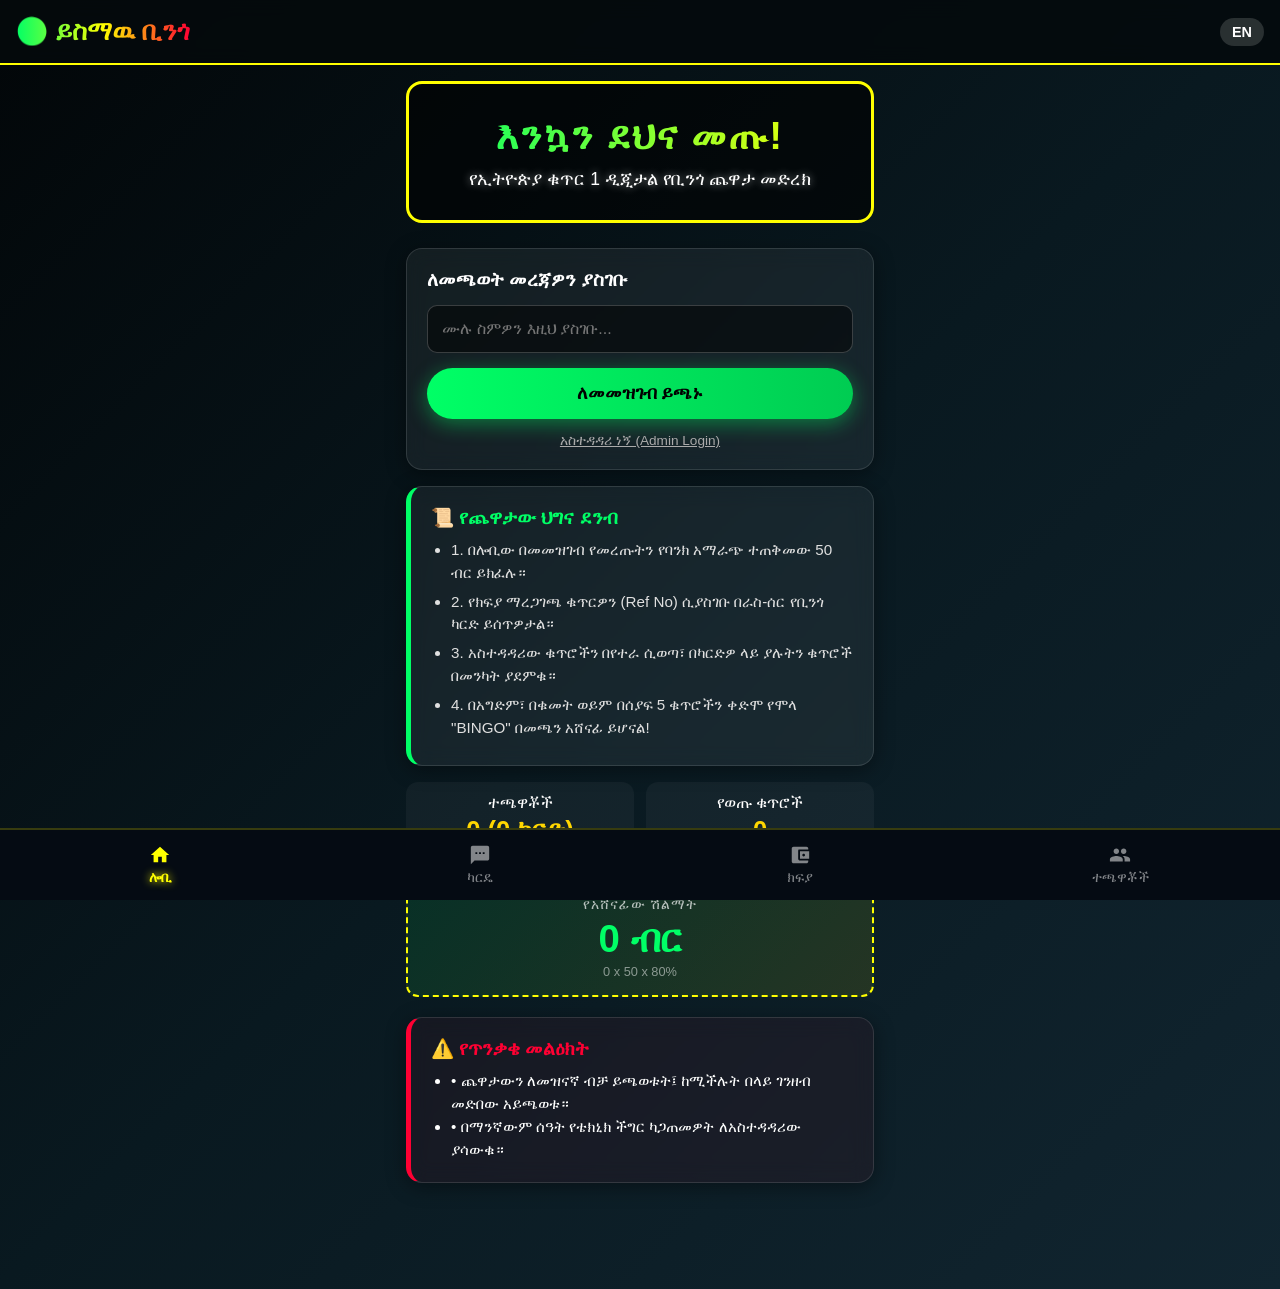
==== commit 75db6abb: "Rename index.html to Index.html" ====
--- a/Index.html
+++ b/Index.html
@@ -1,1657 +1,629 @@
-<!DOCTYPE html>
-<html lang="am">
-<head>
-<meta charset="UTF-8"/>
-<meta name="viewport" content="width=device-width, initial-scale=1.0, maximum-scale=1.0"/>
-<title>🌸 Jacaranda Bingo</title>
-<style>
-:root{
-  --gold:#FFD700;
-  --gold2:#f39c12;
-  --green:#1a7a4a;
-  --green2:#2ecc71;
-  --red:#e74c3c;
-  --blue:#3498db;
-  --purple:#9b59b6;
-  --dark:#0d1117;
-  --dark2:#161b22;
-  --dark3:#21262d;
-  --border:rgba(255,215,0,0.2);
-  --text:rgba(255,255,255,0.9);
-  --subtext:rgba(255,255,255,0.5);
-  --radius:14px;
-  --shadow:0 8px 32px rgba(0,0,0,0.4);
-}
-*{box-sizing:border-box;margin:0;padding:0;-webkit-tap-highlight-color:transparent;}
-html,body{height:100%;overflow-x:hidden;}
-body{
-  font-family:'Segoe UI',system-ui,Arial,sans-serif;
-  background:var(--dark);
-  color:var(--text);
-  min-height:100vh;
-  background-image:
-    radial-gradient(ellipse at 20% 50%,rgba(155,89,182,0.08) 0%,transparent 60%),
-    radial-gradient(ellipse at 80% 20%,rgba(26,122,74,0.08) 0%,transparent 60%);
-}
-
-/* ── SPLASH ── */
-#splash{
-  position:fixed;inset:0;
-  background:linear-gradient(135deg,#0d1117,#1a0a2e,#0d1117);
-  display:flex;flex-direction:column;
-  align-items:center;justify-content:center;
-  z-index:9999;
-  transition:opacity 0.6s ease;
-}
-#splash.hide{opacity:0;pointer-events:none;}
-.splash-logo{
-  font-size:4rem;
-  animation:floatLogo 2s ease-in-out infinite;
-  margin-bottom:10px;
-}
-@keyframes floatLogo{
-  0%,100%{transform:translateY(0);}
-  50%{transform:translateY(-12px);}
-}
-.splash-title{
-  font-size:2rem;font-weight:900;
-  background:linear-gradient(135deg,var(--gold),#ff6b9d,var(--gold));
-  background-size:200% auto;
-  -webkit-background-clip:text;
-  -webkit-text-fill-color:transparent;
-  animation:shimmer 3s linear infinite;
-  margin-bottom:6px;
-}
-@keyframes shimmer{
-  0%{background-position:0% center;}
-  100%{background-position:200% center;}
-}
-.splash-sub{color:var(--subtext);font-size:0.9rem;margin-bottom:30px;}
-.splash-loader{
-  width:200px;height:4px;
-  background:rgba(255,255,255,0.1);
-  border-radius:2px;overflow:hidden;
-}
-.splash-progress{
-  height:100%;width:0;
-  background:linear-gradient(90deg,var(--gold),#ff6b9d);
-  border-radius:2px;
-  transition:width 0.1s linear;
-}
-
-/* ── TOPBAR ── */
-.topbar{
-  background:rgba(13,17,23,0.95);
-  backdrop-filter:blur(20px);
-  border-bottom:1px solid var(--border);
-  padding:10px 16px;
-  display:flex;align-items:center;gap:10px;
-  position:sticky;top:0;z-index:100;
-}
-.topbar-logo{font-size:1.4rem;}
-.topbar-title{
-  font-weight:800;font-size:1rem;
-  background:linear-gradient(135deg,var(--gold),#ff6b9d);
-  -webkit-background-clip:text;
-  -webkit-text-fill-color:transparent;
-  flex:1;
-}
-.lang-pill{
-  display:flex;gap:4px;
-  background:rgba(255,255,255,0.06);
-  border:1px solid var(--border);
-  border-radius:20px;
-  padding:3px;
-}
-.lang-btn{
-  padding:4px 10px;border:none;
-  background:none;color:var(--subtext);
-  border-radius:16px;font-size:0.72rem;
-  cursor:pointer;font-weight:600;
-  transition:all 0.2s;white-space:nowrap;
-}
-.lang-btn.active{
-  background:linear-gradient(135deg,var(--gold),var(--gold2));
-  color:#000;
-}
-
-/* ── TABS ── */
-.tabs{
-  display:flex;
-  background:var(--dark2);
-  border-bottom:1px solid var(--border);
-  overflow-x:auto;
-  scrollbar-width:none;
-}
-.tabs::-webkit-scrollbar{display:none;}
-.tab{
-  flex:1;min-width:60px;
-  padding:10px 4px;
-  border:none;background:none;
-  color:var(--subtext);cursor:pointer;
-  font-size:0.68rem;font-weight:600;
-  display:flex;flex-direction:column;
-  align-items:center;gap:2px;
-  border-bottom:2px solid transparent;
-  transition:all 0.2s;
-}
-.tab .ti{font-size:1.2rem;}
-.tab.on{color:var(--gold);border-bottom-color:var(--gold);}
-
-/* ── PAGES ── */
-.pg{display:none;padding:14px;max-width:600px;margin:0 auto;padding-bottom:30px;}
-.pg.on{display:block;}
-
-/* ── CARD ── */
-.box{
-  background:var(--dark2);
-  border:1px solid rgba(255,255,255,0.08);
-  border-radius:var(--radius);
-  padding:16px;margin-bottom:14px;
-}
-.box-title{
-  font-size:0.95rem;font-weight:700;
-  color:var(--gold);margin-bottom:14px;
-  display:flex;align-items:center;gap:8px;
-}
-
-/* ── WELCOME BANNER ── */
-.welcome-banner{
-  background:linear-gradient(135deg,rgba(155,89,182,0.15),rgba(26,122,74,0.15));
-  border:1px solid rgba(255,215,0,0.25);
-  border-radius:var(--radius);
-  padding:20px;text-align:center;
-  margin-bottom:14px;
-  position:relative;overflow:hidden;
-}
-.welcome-banner::before{
-  content:'🌸';
-  position:absolute;top:-10px;right:-10px;
-  font-size:5rem;opacity:0.08;
-}
-.welcome-title{
-  font-size:1.4rem;font-weight:900;
-  background:linear-gradient(135deg,var(--gold),#ff6b9d,var(--green2));
-  -webkit-background-clip:text;
-  -webkit-text-fill-color:transparent;
-  margin-bottom:4px;
-}
-.welcome-sub{color:var(--subtext);font-size:0.82rem;}
-
-/* ── PRIZE POOL ── */
-.prize-banner{
-  background:linear-gradient(135deg,rgba(255,215,0,0.08),rgba(255,107,157,0.05));
-  border:1px solid rgba(255,215,0,0.3);
-  border-radius:var(--radius);
-  padding:16px;text-align:center;
-  margin-bottom:14px;
-}
-.prize-label{color:var(--subtext);font-size:0.78rem;margin-bottom:4px;}
-.prize-amount{
-  font-size:2.4rem;font-weight:900;
-  color:var(--gold);
-  text-shadow:0 0 30px rgba(255,215,0,0.4);
-  line-height:1;
-}
-.prize-meta{color:var(--subtext);font-size:0.75rem;margin-top:4px;}
-
-/* ── STATS ── */
-.stats4{display:grid;grid-template-columns:1fr 1fr 1fr 1fr;gap:8px;margin-bottom:14px;}
-.stat{
-  background:var(--dark2);border:1px solid rgba(255,255,255,0.06);
-  border-radius:10px;padding:12px 8px;text-align:center;
-}
-.stat-n{font-size:1.3rem;font-weight:800;color:var(--gold);}
-.stat-l{font-size:0.62rem;color:var(--subtext);margin-top:2px;line-height:1.2;}
-
-/* ── FORM ── */
-.fg{margin-bottom:12px;}
-.fg label{
-  display:block;font-size:0.78rem;
-  color:var(--subtext);margin-bottom:5px;font-weight:600;
-}
-.fg input,.fg select{
-  width:100%;padding:11px 14px;
-  background:rgba(255,255,255,0.05);
-  border:1.5px solid rgba(255,255,255,0.1);
-  border-radius:10px;color:var(--text);
-  font-size:0.9rem;transition:all 0.2s;
-  -webkit-appearance:none;appearance:none;
-}
-.fg input::placeholder{color:rgba(255,255,255,0.25);}
-.fg input:focus,.fg select:focus{
-  outline:none;
-  border-color:var(--gold);
-  background:rgba(255,215,0,0.04);
-}
-.fg select option{background:#1a1a2e;color:#fff;}
-
-/* ── BUTTONS ── */
-.btn{
-  width:100%;padding:13px;border:none;
-  border-radius:10px;font-size:0.92rem;
-  font-weight:700;cursor:pointer;
-  transition:all 0.2s;
-  display:flex;align-items:center;justify-content:center;gap:8px;
-}
-.btn:active{transform:scale(0.97);}
-.btn-gold{
-  background:linear-gradient(135deg,var(--gold),var(--gold2));
-  color:#000;
-  box-shadow:0 4px 20px rgba(255,215,0,0.25);
-}
-.btn-gold:hover{box-shadow:0 6px 30px rgba(255,215,0,0.4);}
-.btn-green{background:linear-gradient(135deg,var(--green),var(--green2));color:#fff;}
-.btn-red{background:linear-gradient(135deg,#c0392b,var(--red));color:#fff;}
-.btn-blue{background:linear-gradient(135deg,#2980b9,var(--blue));color:#fff;}
-.btn-purple{background:linear-gradient(135deg,#8e44ad,var(--purple));color:#fff;}
-.btn-ghost{
-  background:none;
-  border:1.5px solid var(--border);
-  color:var(--gold);
-}
-.btn-sm{padding:8px 14px;font-size:0.78rem;width:auto;border-radius:8px;}
-.btn-row{display:grid;grid-template-columns:1fr 1fr;gap:8px;margin-top:10px;}
-
-/* ── BINGO CARD ── */
-.bingo-wrap{margin-bottom:16px;}
-.bingo-card-title{
-  display:flex;justify-content:space-between;align-items:center;
-  margin-bottom:8px;
-}
-.bingo-num{
-  font-size:0.72rem;color:var(--subtext);
-  background:var(--dark3);
-  padding:3px 10px;border-radius:10px;
-}
-.bingo-head{
-  display:grid;grid-template-columns:repeat(5,1fr);
-  gap:3px;margin-bottom:3px;
-}
-.bh{
-  aspect-ratio:1;
-  border-radius:8px;
-  display:flex;align-items:center;justify-content:center;
-  font-size:1rem;font-weight:900;
-}
-.bh-B{background:linear-gradient(135deg,#c0392b,#e74c3c);}
-.bh-I{background:linear-gradient(135deg,#d35400,#e67e22);}
-.bh-N{background:linear-gradient(135deg,#16a085,#1abc9c);}
-.bh-G{background:linear-gradient(135deg,#1a5276,#2980b9);}
-.bh-O{background:linear-gradient(135deg,#6c3483,#9b59b6);}
-.bingo-grid{
-  display:grid;grid-template-columns:repeat(5,1fr);
-  gap:3px;
-}
-.bc{
-  aspect-ratio:1;
-  background:var(--dark3);
-  border:1.5px solid rgba(255,255,255,0.07);
-  border-radius:8px;
-  display:flex;align-items:center;justify-content:center;
-  font-size:0.9rem;font-weight:700;
-  cursor:pointer;
-  transition:all 0.18s;
-  user-select:none;
-  position:relative;
-}
-.bc:active{transform:scale(0.9);}
-.bc.called{
-  border-color:rgba(52,152,219,0.4);
-  background:rgba(52,152,219,0.08);
-  color:var(--blue);
-}
-.bc.marked{
-  background:linear-gradient(135deg,var(--gold),var(--gold2));
-  border-color:var(--gold);
-  color:#000;
-  box-shadow:0 0 12px rgba(255,215,0,0.4);
-  transform:scale(1.04);
-}
-.bc.free{
-  background:linear-gradient(135deg,var(--green),var(--green2));
-  border-color:var(--green2);
-  color:#fff;
-  font-size:0.6rem;
-  font-weight:800;
-}
-.bc.win-cell{
-  background:linear-gradient(135deg,var(--gold),#ff6b9d) !important;
-  animation:winPulse 0.5s ease infinite alternate;
-}
-@keyframes winPulse{
-  from{transform:scale(1.04);}
-  to{transform:scale(1.14);box-shadow:0 0 20px rgba(255,215,0,0.7);}
-}
-
-/* ── CALLER BALL ── */
-.caller-box{
-  background:linear-gradient(135deg,rgba(255,215,0,0.06),rgba(155,89,182,0.06));
-  border:1px solid rgba(255,215,0,0.2);
-  border-radius:var(--radius);
-  padding:18px;text-align:center;
-  margin-bottom:14px;
-}
-.caller-letter{
-  font-size:0.85rem;font-weight:700;
-  color:var(--gold);margin-bottom:6px;
-  letter-spacing:2px;
-}
-.caller-ball{
-  width:80px;height:80px;
-  border-radius:50%;
-  background:linear-gradient(135deg,var(--gold),var(--gold2));
-  color:#000;
-  font-size:1.8rem;font-weight:900;
-  display:flex;align-items:center;justify-content:center;
-  margin:0 auto 10px;
-  box-shadow:0 0 40px rgba(255,215,0,0.5);
-  transition:all 0.3s;
-}
-.caller-ball.pop{animation:ballPop 0.35s ease;}
-@keyframes ballPop{
-  0%{transform:scale(0.4);opacity:0;}
-  70%{transform:scale(1.15);}
-  100%{transform:scale(1);opacity:1;}
-}
-.called-strip{
-  display:flex;flex-wrap:wrap;gap:5px;
-  justify-content:center;
-  max-height:100px;overflow-y:auto;
-  margin-top:10px;
-  scrollbar-width:none;
-}
-.called-strip::-webkit-scrollbar{display:none;}
-.chip{
-  padding:3px 9px;border-radius:20px;
-  font-size:0.72rem;font-weight:700;
-}
-.chip-B{background:rgba(231,76,60,0.2);border:1px solid rgba(231,76,60,0.5);color:#e74c3c;}
-.chip-I{background:rgba(230,126,34,0.2);border:1px solid rgba(230,126,34,0.5);color:#e67e22;}
-.chip-N{background:rgba(26,188,156,0.2);border:1px solid rgba(26,188,156,0.5);color:#1abc9c;}
-.chip-G{background:rgba(52,152,219,0.2);border:1px solid rgba(52,152,219,0.5);color:#3498db;}
-.chip-O{background:rgba(155,89,182,0.2);border:1px solid rgba(155,89,182,0.5);color:#9b59b6;}
-
-/* ── BINGO BTN ── */
-.bingo-claim-btn{
-  font-size:1.5rem;letter-spacing:4px;
-  padding:16px;margin:14px 0;
-  background:linear-gradient(135deg,var(--gold),#ff6b9d,var(--gold));
-  background-size:200% auto;
-  color:#000;
-  animation:gradShift 3s linear infinite;
-  box-shadow:0 0 30px rgba(255,215,0,0.3);
-}
-@keyframes gradShift{
-  0%{background-position:0% center;}
-  100%{background-position:200% center;}
-}
-
-/* ── BANKS ── */
-.bank-grid{display:grid;grid-template-columns:1fr 1fr;gap:8px;}
-.bank-btn{
-  background:var(--dark3);
-  border:1.5px solid rgba(255,255,255,0.08);
-  border-radius:10px;
-  padding:12px 10px;
-  cursor:pointer;
-  transition:all 0.2s;
-  text-align:center;
-}
-.bank-btn:hover,.bank-btn.sel{
-  border-color:var(--gold);
-  background:rgba(255,215,0,0.06);
-}
-.bank-btn .bi{font-size:1.6rem;margin-bottom:4px;}
-.bank-btn .bn{font-size:0.72rem;font-weight:700;line-height:1.3;}
-.bank-btn .ba{font-size:0.62rem;color:var(--subtext);margin-top:2px;}
-.acct-box{
-  background:rgba(255,215,0,0.05);
-  border:1px solid rgba(255,215,0,0.3);
-  border-radius:10px;padding:14px;
-  text-align:center;margin:12px 0;
-  display:none;
-}
-.acct-num{
-  font-size:1.3rem;font-weight:800;
-  color:var(--gold);letter-spacing:2px;
-}
-.acct-holder{font-size:0.75rem;color:var(--subtext);margin-top:4px;}
-
-/* ── PLAYERS ── */
-.player-row{
-  display:flex;align-items:center;gap:10px;
-  padding:10px 0;
-  border-bottom:1px solid rgba(255,255,255,0.05);
-}
-.player-row:last-child{border:none;}
-.av{
-  width:38px;height:38px;
-  border-radius:50%;
-  background:linear-gradient(135deg,var(--gold),var(--gold2));
-  color:#000;font-weight:800;
-  display:flex;align-items:center;justify-content:center;
-  flex-shrink:0;font-size:0.9rem;
-}
-.pi{flex:1;}
-.pn{font-size:0.88rem;font-weight:600;}
-.ps{font-size:0.7rem;color:var(--subtext);margin-top:2px;}
-.badge{
-  padding:3px 10px;border-radius:20px;
-  font-size:0.68rem;font-weight:700;
-}
-.b-active{background:rgba(46,204,113,0.15);color:#2ecc71;border:1px solid rgba(46,204,113,0.4);}
-.b-won{background:rgba(255,215,0,0.15);color:var(--gold);border:1px solid rgba(255,215,0,0.4);}
-.b-wait{background:rgba(255,255,255,0.05);color:var(--subtext);border:1px solid rgba(255,255,255,0.1);}
-
-/* ── WINNER OVERLAY ── */
-#win-overlay{
-  display:none;position:fixed;inset:0;
-  background:rgba(0,0,0,0.92);
-  z-index:9999;
-  flex-direction:column;
-  align-items:center;justify-content:center;
-  text-align:center;padding:20px;
-}
-#win-overlay.on{display:flex;}
-#confetti-c{position:absolute;inset:0;pointer-events:none;}
-.win-trophy{font-size:5rem;animation:trophy 0.8s ease infinite alternate;}
-@keyframes trophy{
-  from{transform:scale(1) rotate(-5deg);}
-  to{transform:scale(1.1) rotate(5deg);}
-}
-.win-title{
-  font-size:2.2rem;font-weight:900;
-  background:linear-gradient(135deg,var(--gold),#ff6b9d);
-  -webkit-background-clip:text;
-  -webkit-text-fill-color:transparent;
-  margin:10px 0 6px;
-}
-.win-name{font-size:1.4rem;font-weight:700;color:#fff;margin-bottom:6px;}
-.win-prize{
-  font-size:2rem;font-weight:900;
-  color:var(--gold);
-  text-shadow:0 0 30px rgba(255,215,0,0.6);
-  margin-bottom:6px;
-}
-.win-bank{font-size:0.82rem;color:var(--subtext);margin-bottom:20px;}
-
-/* ── TOAST ── */
-#toast{
-  position:fixed;bottom:20px;left:50%;
-  transform:translateX(-50%) translateY(60px);
-  background:rgba(22,27,34,0.95);
-  border:1px solid rgba(255,215,0,0.25);
-  color:#fff;padding:11px 20px;
-  border-radius:20px;font-size:0.83rem;
-  opacity:0;transition:all 0.3s;
-  z-index:9998;white-space:nowrap;
-  backdrop-filter:blur(10px);
-  max-width:90vw;
-  white-space:normal;text-align:center;
-}
-#toast.on{opacity:1;transform:translateX(-50%) translateY(0);}
-#toast.tg{border-color:var(--gold);}
-#toast.tr{border-color:var(--red);}
-
-/* ── ADMIN ── */
-.admin-grid{display:grid;grid-template-columns:1fr 1fr;gap:8px;margin-bottom:14px;}
-.room-display{
-  font-size:2.5rem;font-weight:900;
-  color:var(--gold);text-align:center;
-  letter-spacing:12px;
-  text-shadow:0 0 20px rgba(255,215,0,0.4);
-  padding:10px;
-}
-
-/* ── SCROLLBAR ── */
-::-webkit-scrollbar{width:3px;}
-::-webkit-scrollbar-track{background:transparent;}
-::-webkit-scrollbar-thumb{background:rgba(255,215,0,0.2);border-radius:2px;}
-
-@media(max-width:360px){
-  .bc{font-size:0.78rem;}
-  .caller-ball{width:65px;height:65px;font-size:1.5rem;}
-  .stats4{grid-template-columns:1fr 1fr;}
-  .lang-btn{padding:4px 6px;font-size:0.65rem;}
-}
-</style>
-</head>
-<body>
-
-<!-- SPLASH -->
-<div id="splash">
-  <div class="splash-logo">🌸</div>
-  <div class="splash-title">Jacaranda Bingo</div>
-  <div class="splash-sub" id="splash-sub">እንኳን ደህና መጡ</div>
-  <div class="splash-loader"><div class="splash-progress" id="sp"></div></div>
-</div>
-
-<!-- TOPBAR -->
-<div class="topbar">
-  <div class="topbar-logo">🌸</div>
-  <div class="topbar-title">Jacaranda Bingo</div>
-  <div class="lang-pill">
-    <button class="lang-btn active" onclick="setLang('am')">አማ</button>
-    <button class="lang-btn" onclick="setLang('en')">EN</button>
-    <button class="lang-btn" onclick="setLang('or')">ORO</button>
-    <button class="lang-btn" onclick="setLang('so')">SOM</button>
-    <button class="lang-btn" onclick="setLang('ti')">ትግ</button>
-  </div>
-</div>
-
-<!-- TABS -->
-<div class="tabs">
-  <button class="tab on" onclick="go('home',this)"><span class="ti">🏠</span><span data-k="t_home">ዋና</span></button>
-  <button class="tab" onclick="go('game',this)"><span class="ti">🎱</span><span data-k="t_game">ጌም</span></button>
-  <button class="tab" onclick="go('pay',this)"><span class="ti">💳</span><span data-k="t_pay">ክፍያ</span></button>
-  <button class="tab" onclick="go('board',this)"><span class="ti">🏆</span><span data-k="t_board">ሊደር</span></button>
-  <button class="tab" onclick="go('admin',this)"><span class="ti">⚙️</span><span data-k="t_admin">አስተዳዳሪ</span></button>
-</div>
-
-<!-- ══ HOME ══ -->
-<div id="pg-home" class="pg on">
-  <div class="welcome-banner">
-    <div class="welcome-title" id="welcome-txt">እንኳን ደህና መጡ!</div>
-    <div class="welcome-sub" data-k="welcome_sub">ወደ ጃካራንዳ ቢንጎ — ኢትዮጵያዊ ጌም!</div>
-  </div>
-
-  <div class="prize-banner">
-    <div class="prize-label" data-k="prize_pool">የሽልማት ድምር</div>
-    <div class="prize-amount" id="prize-show">0 ብር</div>
-    <div class="prize-meta" id="prize-meta"></div>
-  </div>
-
-  <div class="stats4">
-    <div class="stat"><div class="stat-n" id="s-players">0</div><div class="stat-l" data-k="s_players">ተጫዋቾ</div></div>
-    <div class="stat"><div class="stat-n" id="s-called">0</div><div class="stat-l" data-k="s_called">ተጠርተዋል</div></div>
-    <div class="stat"><div class="stat-n" id="s-fee">50</div><div class="stat-l" data-k="s_fee">ዋጋ (ብር)</div></div>
-    <div class="stat"><div class="stat-n" id="s-wins">0</div><div class="stat-l" data-k="s_wins">አሸናፊዎች</div></div>
-  </div>
-
-  <div class="box">
-    <div class="box-title">🎮 <span data-k="join_title">ጌሙን ተቀላቀሉ</span></div>
-    <div class="fg"><label data-k="l_name">ሙሉ ስምዎ</label>
-      <input id="p-name" type="text" data-ph="name_ph"/></div>
-    <div class="fg"><label data-k="l_phone">ስልክ ቁጥር</label>
-      <input id="p-phone" type="tel" placeholder="09XXXXXXXX"/></div>
-    <div class="fg"><label data-k="l_cards">የካርድ ብዛት</label>
-      <select id="p-cards">
-        <option value="1">1</option>
-        <option value="2">2</option>
-        <option value="3">3</option>
-        <option value="5">5</option>
-      </select>
-    </div>
-    <div class="fg"><label data-k="l_room">የክፍል ኮድ</label>
-      <input id="p-room" type="text" maxlength="6"
-        style="text-transform:uppercase;letter-spacing:4px;text-align:center;font-size:1.1rem"
-        data-ph="room_ph"/></div>
-    <button class="btn btn-gold" onclick="joinGame()">🎱 <span data-k="btn_join">ጀምር!</span></button>
-  </div>
-
-  <div class="box">
-    <div class="box-title">📖 <span data-k="how_title">እንዴት ይጫወቱ</span></div>
-    <div id="how-steps" style="font-size:0.82rem;line-height:1.9;color:rgba(255,255,255,0.7);"></div>
-  </div>
-</div>
-
-<!-- ══ GAME ══ -->
-<div id="pg-game" class="pg">
-  <div class="caller-box">
-    <div class="caller-letter" id="cl-letter">— — —</div>
-    <div class="caller-ball" id="cl-ball">?</div>
-    <div style="font-size:0.75rem;color:var(--subtext);" data-k="last_called">መጨረሻ የተጠራ</div>
-    <div class="called-strip" id="called-strip"></div>
-  </div>
-
-  <div id="my-cards"></div>
-
-  <button class="btn bingo-claim-btn" onclick="claimBingo()">
-    🎉 &nbsp; B I N G O &nbsp; 🎉
-  </button>
-</div>
-
-<!-- ══ PAYMENT ══ -->
-<div id="pg-pay" class="pg">
-  <div class="box">
-    <div class="box-title">💰 <span data-k="pay_title">ክፍያ ያድርጉ</span></div>
-    <div style="text-align:center;margin-bottom:14px;">
-      <div style="font-size:0.78rem;color:var(--subtext);" data-k="pay_amount_l">የሚከፍሉት</div>
-      <div style="font-size:2rem;font-weight:900;color:var(--gold);" id="pay-total-show">50 ብር</div>
-    </div>
-
-    <div style="font-size:0.8rem;color:var(--subtext);margin-bottom:10px;" data-k="choose_bank">ባንክ ወይም ሞባይል ይምረጡ</div>
-
-    <div style="font-size:0.72rem;color:rgba(255,215,0,0.7);margin-bottom:6px;">📱 Mobile Money</div>
-    <div class="bank-grid" id="mobile-banks"></div>
-
-    <div style="font-size:0.72rem;color:rgba(255,215,0,0.7);margin:12px 0 6px;">🏦 Banks</div>
-    <div class="bank-grid" id="bank-banks"></div>
-
-    <div class="acct-box" id="acct-box">
-      <div style="font-size:0.75rem;color:var(--subtext);margin-bottom:6px;" data-k="send_to">ወደዚህ ይላኩ</div>
-      <div class="acct-num" id="acct-num">—</div>
-      <div class="acct-holder" id="acct-holder">—</div>
-    </div>
-
-    <div class="fg"><label data-k="tx_label">Transaction / ደረሰኝ ቁጥር</label>
-      <input id="tx-in" type="text" placeholder="TXN123456"/></div>
-    <button class="btn btn-green" onclick="submitPay()">
-      ✅ <span data-k="confirm_pay">ክፍያ አረጋግጥ</span>
-    </button>
-  </div>
-
-  <div class="box">
-    <div class="box-title">📜 <span data-k="pay_hist">የክፍያ ታሪክ</span></div>
-    <div id="pay-hist"></div>
-  </div>
-</div>
-
-<!-- ══ LEADERBOARD ══ -->
-<div id="pg-board" class="pg">
-  <div class="box">
-    <div class="box-title">🏆 <span data-k="board_title">ሊደርቦርድ</span></div>
-    <div id="board-list"></div>
-  </div>
-</div>
-
-<!-- ══ ADMIN ══ -->
-<div id="pg-admin" class="pg">
-  <div class="box" id="admin-login-box">
-    <div class="box-title">🔐 <span data-k="admin_title">Admin ይግቡ</span></div>
-    <div class="fg"><label>PIN</label>
-      <input id="a-pin" type="password" placeholder="••••" maxlength="6"/></div>
-    <button class="btn btn-gold" onclick="aLogin()">🔑 <span data-k="btn_login">ግቡ</span></button>
-  </div>
-
-  <div id="admin-panel" style="display:none;">
-    <div class="box">
-      <div class="box-title">🎮 <span data-k="game_ctrl">ጌም ቁጥጥር</span></div>
-      <div class="fg"><label data-k="a_fee">የመግቢያ ዋጋ (ብር)</label>
-        <input id="a-fee" type="number" value="50"/></div>
-      <div class="fg"><label data-k="a_pct">የሽልማት % </label>
-        <input id="a-pct" type="number" value="80"/></div>
-      <div class="fg"><label data-k="a_speed">የጥሪ ፍጥነት</label>
-        <select id="a-speed">
-          <option value="3000" data-k="speed_fast">ፈጣን (3s)</option>
-          <option value="5000" selected data-k="speed_mid">መካከለኛ (5s)</option>
-          <option value="8000" data-k="speed_slow">ዝግ (8s)</option>
-          <option value="0" data-k="speed_manual">እጅ (Manual)</option>
-        </select>
-      </div>
-      <div class="btn-row">
-        <button class="btn btn-green" onclick="startG()">▶️ <span data-k="btn_start">ጀምር</span></button>
-        <button class="btn btn-red" onclick="stopG()">⏹️ <span data-k="btn_stop">አቁም</span></button>
-        <button class="btn btn-blue" onclick="callNext()">📢 <span data-k="btn_call">ቀጣይ</span></button>
-        <button class="btn btn-purple" onclick="resetG()">🔄 <span data-k="btn_reset">ዳግም</span></button>
-      </div>
-    </div>
-
-    <div class="box">
-      <div class="box-title">🔑 <span data-k="room_code">የክፍል ኮድ</span></div>
-      <div class="room-display" id="room-disp">—</div>
-      <button class="btn btn-ghost" onclick="genRoom()" style="margin-top:10px;">
-        🔄 <span data-k="new_code">አዲስ ኮድ</span>
-      </button>
-    </div>
-
-    <div class="box">
-      <div class="box-title">📊 <span data-k="stats_title">ስታቲስቲክስ</span></div>
-      <div id="a-stats"></div>
-    </div>
-
-    <div class="box">
-      <div class="box-title">✅ <span data-k="approve_title">ክፍያ ማፅደቅ</span></div>
-      <div id="a-pending"></div>
-    </div>
-  </div>
-</div>
-
-<!-- WINNER OVERLAY -->
-<div id="win-overlay">
-  <canvas id="confetti-c"></canvas>
-  <div class="win-trophy">🏆</div>
-  <div class="win-title" id="win-title-txt">አሸናፊ!</div>
-  <div class="win-name" id="win-name"></div>
-  <div class="win-prize" id="win-prize"></div>
-  <div class="win-bank" id="win-bank"></div>
-  <button class="btn btn-gold" onclick="closeWin()"
-    style="width:auto;padding:12px 32px;font-size:1rem;">
-    🎊 <span data-k="btn_close">ዝጋ</span>
-  </button>
-</div>
-
-<!-- TOAST -->
-<div id="toast"></div>
-
-<script>
-// ══════════════════════════════════════════════
-//  TRANSLATIONS — 5 Languages
-// ══════════════════════════════════════════════
-const L = {
-am:{
-  welcome:"እንኳን ደህና መጡ ወደ ጃካራንዳ ቢንጎ!",
-  welcome_sub:"ወደ ጃካራንዳ ቢንጎ — ኢትዮጵያዊ ጌም!",
-  t_home:"ዋና", t_game:"ጌም", t_pay:"ክፍያ", t_board:"ሊደር", t_admin:"አስተዳዳሪ",
-  prize_pool:"የሽልማት ድምር",
-  s_players:"ተጫዋቾ", s_called:"ተጠርተዋል", s_fee:"ዋጋ (ብር)", s_wins:"አሸናፊዎች",
-  join_title:"ጌሙን ተቀላቀሉ",
-  l_name:"ሙሉ ስምዎ", l_phone:"ስልክ ቁጥር", l_cards:"የካርድ ብዛት",
-  l_room:"የክፍል ኮድ (ካለ)", name_ph:"አበበ ካሳ", room_ph:"ኮድ",
-  btn_join:"ጌሙን ጀምር!",
-  how_title:"እንዴት ይጫወቱ",
-  how_steps:[
-    "1️⃣ ስምዎንና ስልክዎን ያስገቡ",
-    "2️⃣ የካርድ ብዛት ይምረጡ",
-    "3️⃣ ክፍያ ያድርጉ (ከዚህ ወደ ክፍያ ሂዱ)",
-    "4️⃣ ቁጥሮቹ ሲጠሩ ካርድዎ ላይ ያሳምቱ",
-    "5️⃣ B-I-N-G-O ሲሞሉ BINGO ይጫኑ!",
-    "🏆 Admin ካረጋገጠ ሽልማቱ ይሰጠዎታል"
-  ],
-  last_called:"መጨረሻ የተጠራ",
-  free_space:"FREE",
-  card_lbl:"ካርድ",
-  my_cards:"ካርዶቼ",
-  pay_title:"ክፍያ ያድርጉ",
-  pay_amount_l:"የሚከፍሉት",
-  choose_bank:"ባንክ ወይም ሞባይል ይምረጡ",
-  send_to:"ወደዚህ ይላኩ",
-  tx_label:"Transaction / ደረሰኝ ቁጥር",
-  confirm_pay:"ክፍያ አረጋግጥ",
-  pay_hist:"የክፍያ ታሪክ",
-  board_title:"ሊደርቦርድ",
-  admin_title:"Admin ይግቡ",
-  btn_login:"ግቡ",
-  game_ctrl:"ጌም ቁጥጥር",
-  a_fee:"የመግቢያ ዋጋ (ብር)", a_pct:"የሽልማት %", a_speed:"የጥሪ ፍጥነት",
-  speed_fast:"ፈጣን (3s)", speed_mid:"መካከለኛ (5s)", speed_slow:"ዝግ (8s)", speed_manual:"እጅ",
-  btn_start:"ጀምር", btn_stop:"አቁም", btn_call:"ቀጣይ", btn_reset:"ዳግም",
-  room_code:"የክፍል ኮድ", new_code:"አዲስ ኮድ",
-  stats_title:"ስታቲስቲክስ", approve_title:"ክፍያ ማፅደቅ",
-  btn_approve:"✅ አፅድቅ", btn_reject:"❌ ውድቅ",
-  btn_close:"ዝጋ",
-  win_title:"አሸናፊ! 🎊",
-  toast_no_name:"ስምዎን ያስገቡ!",
-  toast_joined:"✅ ተቀላቅለዋል!",
-  toast_no_bank:"ባንክ ይምረጡ!",
-  toast_no_tx:"ደረሰኝ ቁጥር ያስገቡ!",
-  toast_pay_sent:"✅ ክፍያ ተልኳል! Admin ያረጋግጣሉ.",
-  toast_no_pay:"ቅድሚያ ክፍያ ያድርጉ!",
-  toast_no_game:"ጌሙ ገና አልተጀመረም!",
-  toast_bingo_false:"ቢንጎ አልተሟላም! ካርድዎን ያረጋግጡ.",
-  toast_bingo_win:"🎉 ቢንጎ! አሸነፍሽ/ሽ!",
-  toast_wrong_pin:"❌ PIN ስህተት!",
-  toast_started:"🎮 ጌሙ ተጀምሯል!",
-  toast_stopped:"⏹️ ጌሙ ቆሟል!",
-  toast_reset:"🔄 ዳግም ተጀምሯል!",
-  toast_approved:"✅ ተፈቅዷል!",
-  toast_rejected:"❌ ውድቅ!",
-  toast_all_called:"ሁሉም ቁጥሮች ተጠርተዋል!",
-  won_suffix:"ብር አሸነፈ!",
-  no_pays:"ክፍያ የለም",
-  no_players:"ተጫዋቾ የሉም",
-  no_pending:"ሁሉም ታይቷል",
-  stat_row:["አጠቃላይ ተጫዋቾ","የተጠሩ ቁጥሮች","ያልተቀበሉ ክፍያዎች","ጠቅላላ ብር"],
-},
-en:{
-  welcome:"Welcome to Jacaranda Bingo!",
-  welcome_sub:"Ethiopia's Premier Bingo Game!",
-  t_home:"Home", t_game:"Game", t_pay:"Pay", t_board:"Board", t_admin:"Admin",
-  prize_pool:"Prize Pool",
-  s_players:"Players", s_called:"Called", s_fee:"Fee (ETB)", s_wins:"Winners",
-  join_title:"Join the Game",
-  l_name:"Full Name", l_phone:"Phone Number", l_cards:"Number of Cards",
-  l_room:"Room Code (optional)", name_ph:"Abebe Kassa", room_ph:"Code",
-  btn_join:"Start Playing!",
-  how_title:"How to Play",
-  how_steps:[
-    "1️⃣ Enter your name and phone number",
-    "2️⃣ Choose how many cards you want",
-    "3️⃣ Make your payment (go to Pay tab)",
-    "4️⃣ Tap numbers on your card as they're called",
-    "5️⃣ Press BINGO when you complete a line!",
-    "🏆 Admin verifies and sends your prize"
-  ],
-  last_called:"Last Called",
-  free_space:"FREE",
-  card_lbl:"Card",
-  my_cards:"My Cards",
-  pay_title:"Make Payment",
-  pay_amount_l:"Amount to Pay",
-  choose_bank:"Choose Bank or Mobile Money",
-  send_to:"Send Payment To",
-  tx_label:"Transaction / Receipt Number",
-  confirm_pay:"Confirm Payment",
-  pay_hist:"Payment History",
-  board_title:"Leaderboard",
-  admin_title:"Admin Login",
-  btn_login:"Login",
-  game_ctrl:"Game Control",
-  a_fee:"Entry Fee (ETB)", a_pct:"Prize %", a_speed:"Call Speed",
-  speed_fast:"Fast (3s)", speed_mid:"Medium (5s)", speed_slow:"Slow (8s)", speed_manual:"Manual",
-  btn_start:"Start", btn_stop:"Stop", btn_call:"Call Next", btn_reset:"Reset",
-  room_code:"Room Code", new_code:"New Code",
-  stats_title:"Statistics", approve_title:"Approve Payments",
-  btn_approve:"✅ Approve", btn_reject:"❌ Reject",
-  btn_close:"Close",
-  win_title:"WINNER! 🎊",
-  toast_no_name:"Please enter your name!",
-  toast_joined:"✅ Joined successfully!",
-  toast_no_bank:"Please select a bank!",
-  toast_no_tx:"Please enter transaction reference!",
-  toast_pay_sent:"✅ Payment submitted! Admin will verify.",
-  toast_no_pay:"Please make payment first!",
-  toast_no_game:"Game hasn't started yet!",
-  toast_bingo_false:"Bingo not complete! Check your card.",
-  toast_bingo_win:"🎉 BINGO! You won!",
-  toast_wrong_pin:"❌ Wrong PIN!",
-  toast_started:"🎮 Game started!",
-  toast_stopped:"⏹️ Game stopped!",
-  toast_reset:"🔄 Game reset!",
-  toast_approved:"✅ Approved!",
-  toast_rejected:"❌ Rejected!",
-  toast_all_called:"All numbers have been called!",
-  won_suffix:"ETB Won!",
-  no_pays:"No payments yet",
-  no_players:"No players yet",
-  no_pending:"All payments reviewed",
-  stat_row:["Total Players","Numbers Called","Pending Payments","Total ETB"],
-},
-or:{
-  welcome:"Bingo Jacarandaatti Baga Nagaan Dhuftan!",
-  welcome_sub:"Bingo Itoophiyaa — Tapho Filatamaa!",
-  t_home:"Mana", t_game:"Tapho", t_pay:"Kaffaltii", t_board:"Tarree", t_admin:"Bulchaa",
-  prize_pool:"Kuusaa Badhaasaa",
-  s_players:"Taphattoota", s_called:"Waamame", s_fee:"Gatii (Birr)", s_wins:"Mo'attootaa",
-  join_title:"Taphootti Makamuu",
-  l_name:"Maqaa Guutuu", l_phone:"Lakkoofsa Bilbilaa", l_cards:"Lakkoofsa Kaardii",
-  l_room:"Koodii Kutaa (yoo jiraate)", name_ph:"Abebe Gammadaa", room_ph:"Koodii",
-  btn_join:"Taphootti Makamu!",
-  how_title:"Akkamiin Taphatamu",
-  how_steps:[
-    "1️⃣ Maqaa fi lakkoofsa bilbilaa kee galchi",
-    "2️⃣ Kaardii barbaaddu filuu",
-    "3️⃣ Kaffaltii raawwadhu (gara Kaffaltii deemi)",
-    "4️⃣ Lakkoofsonni yoo waamaman kaardii kee tuqi",
-    "5️⃣ Tarree guutamee erga — BINGO dhaabi!",
-    "🏆 Bulchaan mirkanneessee badhaasa siif erga"
-  ],
-  last_called:"Dhumaa Waamame",
-  free_space:"FREE",
-  card_lbl:"Kaardii",
-  my_cards:"Kaardii Koo",
-  pay_title:"Kaffaltii Raawwadhu",
-  pay_amount_l:"Kaffalu Qabdu",
-  choose_bank:"Baankii ykn Maallaqaa Mobaayilii Filadhu",
-  send_to:"Gara Kanaa Ergi",
-  tx_label:"Lakkoofsa Rasiidaa",
-  confirm_pay:"Kaffaltii Mirkanneessuu",
-  pay_hist:"Seenaa Kaffaltiiwwanii",
-  board_title:"Tarree Mo'attootaa",
-  admin_title:"Bulchaan Seeni",
-  btn_login:"Seeni",
-  game_ctrl:"To'annaa Tapho",
-  a_fee:"Gatii Seensa (Birr)", a_pct:"Dhibbeentaa Badhaasaa %", a_speed:"Saffisa Waamichaa",
-  speed_fast:"Ariifataa (3s)", speed_mid:"Giddugaleessa (5s)", speed_slow:"Gara (8s)", speed_manual:"Harka",
-  btn_start:"Jalqabi", btn_stop:"Dhaabi", btn_call:"Itti Aanee", btn_reset:"Deebi'i",
-  room_code:"Koodii Kutaa", new_code:"Koodii Haaraa",
-  stats_title:"Statistiksii", approve_title:"Kaffaltii Hayyamuu",
-  btn_approve:"✅ Hayyami", btn_reject:"❌ Didu",
-  btn_close:"Cufuu",
-  win_title:"MO'ATTE! 🎊",
-  toast_no_name:"Maqaa kee galchi!",
-  toast_joined:"✅ Makamte!",
-  toast_no_bank:"Baankii filadhu!",
-  toast_no_tx:"Lakkoofsa rasiidaa galchi!",
-  toast_pay_sent:"✅ Kaffaltiin ergame! Bulchaan mirkanneessa.",
-  toast_no_pay:"Dursa kaffaltii raawwadhu!",
-  toast_no_game:"Tapho ammayyuu hin jalqabamne!",
-  toast_bingo_false:"Bingo hin guutamne! Kaardii kee mirkaneeffadhu.",
-  toast_bingo_win:"🎉 BINGO! Mo'atte!",
-  toast_wrong_pin:"❌ PIN sirrii miti!",
-  toast_started:"🎮 Tapho jalqabame!",
-  toast_stopped:"⏹️ Tapho dhaabbate!",
-  toast_reset:"🔄 Tapho deebi'ee jalqabame!",
-  toast_approved:"✅ Hayyamame!",
-  toast_rejected:"❌ Didame!",
-  toast_all_called:"Lakkoofsonni hundi waamaman!",
-  won_suffix:"Birr Mo'ate!",
-  no_pays:"Kaffaltii hin jiru",
-  no_players:"Taphataa hin jiru",
-  no_pending:"Kaffaltiiwwan hundi ilaalaman",
-  stat_row:["Taphattoota Hundaa","Lakkoofsa Waamame","Kaffaltii Eegaa","Walitti Birr"],
-},
-so:{
-  welcome:"Ku Soo Dhawoow Bingo Jacaranda!",
-  welcome_sub:"Ciyaarta Bingo ee Itoobiya!",
-  t_home:"Guriga", t_game:"Ciyaar", t_pay:"Lacag", t_board:"Liiska", t_admin:"Maamul",
-  prize_pool:"Abaalmarinta",
-  s_players:"Ciyaartoy", s_called:"La Yidhi", s_fee:"Kharash (ETB)", s_wins:"Guuleystay",
-  join_title:"Ciyaartada Ku Biir",
-  l_name:"Magaca Buuxa", l_phone:"Telefoonka", l_cards:"Tirada Kaarka",
-  l_room:"Lambarka Qolka (haddii jiro)", name_ph:"Abebe Maxamed", room_ph:"Koodh",
-  btn_join:"Ciyaarta Bilow!",
-  how_title:"Sidee Loo Ciyaaraa",
-  how_steps:[
-    "1️⃣ Geli magacaaga iyo telefoonka",
-    "2️⃣ Dooro tirada kaartadaada",
-    "3️⃣ Lacagta bixin (aad Lacag tab)",
-    "4️⃣ Tirooyin markay la yidhahaan calaamadee",
-    "5️⃣ Marka B-I-N-G-O dhammeyso — BINGO riix!",
-    "🏆 Maamulahu xaqiijiya oo abaalmarinta siiya"
-  ],
-  last_called:"Ugu Dambeyn La Yidhi",
-  free_space:"FREE",
-  card_lbl:"Kaartu",
-  my_cards:"Kaartadayda",
-  pay_title:"Lacagta Bixin",
-  pay_amount_l:"Lacagta Bixinaysa",
-  choose_bank:"Bangiga ama Lacagta Gacanta Dooro",
-  send_to:"U Dir",
-  tx_label:"Lambarka Rasiidka",
-  confirm_pay:"Lacagta Xaqiiji",
-  pay_hist:"Taariikha Lacag-bixinta",
-  board_title:"Liiska Hore",
-  admin_title:"Maamul Gal",
-  btn_login:"Gal",
-  game_ctrl:"Xukumida Ciyaarta",
-  a_fee:"Kharashka Gelitaanka (ETB)", a_pct:"Boqolkiiba Abaalmar %", a_speed:"Xawliga Wicitaanka",
-  speed_fast:"Degdeg (3s)", speed_mid:"Dhexe (5s)", speed_slow:"Gaabis (8s)", speed_manual:"Gacanta",
-  btn_start:"Bilow", btn_stop:"Jooji", btn_call:"Xiga Wici", btn_reset:"Dib u Bilow",
-  room_code:"Lambarka Qolka", new_code:"Lambar Cusub",
-  stats_title:"Xogta", approve_title:"Lacag-bixinta Ansixin",
-  btn_approve:"✅ Ansixin", btn_reject:"❌ Diidin",
-  btn_close:"Xidh",
-  win_title:"GUULEYSTAHA! 🎊",
-  toast_no_name:"Fadlan geli magacaaga!",
-  toast_joined:"✅ Waxaad ku biirsatay!",
-  toast_no_bank:"Bangiga dooro!",
-  toast_no_tx:"Lambarka rasiidka geli!",
-  toast_pay_sent:"✅ Lacagta la diray! Maamulahu wuu xaqiijin doonaa.",
-  toast_no_pay:"Lacagta horeba bixin!",
-  toast_no_game:"Ciyaarta weli ma bilaaban!",
-  toast_bingo_false:"Bingo ma dhammeysan! Kaartadaada hubi.",
-  toast_bingo_win:"🎉 BINGO! Waxaad guuleysatay!",
-  toast_wrong_pin:"❌ PIN-ku waa khalad!",
-  toast_started:"🎮 Ciyaarta biloowday!",
-  toast_stopped:"⏹️ Ciyaarta joojisay!",
-  toast_reset:"🔄 Ciyaarta dib loo bilaabay!",
-  toast_approved:"✅ La Ansixiyey!",
-  toast_rejected:"❌ La Diidey!",
-  toast_all_called:"Dhammaan tirooyinka la yidhi!",
-  won_suffix:"ETB Guuleystay!",
-  no_pays:"Lacag-bixin ma jirto",
-  no_players:"Ciyaartoye ma jirto",
-  no_pending:"Dhammaan la daaweeyey",
-  stat_row:["Wadarta Ciyaartoyda","Tirooyin La Yidhi","Lacag Sugaysa","Wadarta ETB"],
-},
-ti:{
-  welcome:"ናብ ጃካራንዳ ቢንጎ እንኳን ብደሓን መጻኹም!",
-  welcome_sub:"ናይ ኢትዮጵያ ቢንጎ ጸወታ!",
-  t_home:"መዕቆሪ", t_game:"ጸወታ", t_pay:"ክፍሊት", t_board:"ዝርዝር", t_admin:"ኣስተዳዳሪ",
-  prize_pool:"ሽልማት",
-  s_players:"ተጻወቲ", s_called:"ዝተጸወዑ", s_fee:"ዋጋ (ብር)", s_wins:"ዓወተኞ",
-  join_title:"ኣብ ጸወታ ተሳተፍ",
-  l_name:"ሙሉእ ስም", l_phone:"ቁጽሪ ቴሌፎን", l_cards:"ብዝሒ ካርድ",
-  l_room:"ኮድ ክፍሊ (እንተሎ)", name_ph:"ኣቤቤ ካሳ", room_ph:"ኮድ",
-  btn_join:"ጸወታ ጀምር!",
-  how_title:"ከምዚ ትጻወት",
-  how_steps:[
-    "1️⃣ ስምካን ቴሌፎንካን ኣእቱ",
-    "2️⃣ ብዝሒ ካርድ ምረጽ",
-    "3️⃣ ክፍሊት ፈጽም (ናብ ክፍሊት ኪድ)",
-    "4️⃣ ቁጽርታት ክጽወዑ ኣብ ካርድካ ምልክት ኣቐምጥ",
-    "5️⃣ B-I-N-G-O ምስ መልኦ BINGO ጠውቕ!",
-    "🏆 Admin ኣረጋጊጹ ሽልማት ይሰደልካ"
-  ],
-  last_called:"ዝተጸውዐ መወዳእታ",
-  free_space:"FREE",
-  card_lbl:"ካርድ",
-  my_cards:"ካርዶተይ",
-  pay_title:"ክፍሊት ፈጽም",
-  pay_amount_l:"ዝኸፍሎ",
-  choose_bank:"ባንክ ወይ ሞባይል ምረጽ",
-  send_to:"ናብዚ ስደድ",
-  tx_label:"ቁጽሪ ደረሰኝ",
-  confirm_pay:"ክፍሊት ኣረጋግጽ",
-  pay_hist:"ታሪኽ ክፍሊት",
-  board_title:"ዝርዝር ዓወተኞ",
-  admin_title:"Admin ኣቱ",
-  btn_login:"ኣቱ",
-  game_ctrl:"ቁጽጽር ጸወታ",
-  a_fee:"ዋጋ መእቶ (ብር)", a_pct:"ፐርሰንት ሽልማት %", a_speed:"ፍጥነት ጥርዓን",
-  speed_fast:"ቅልጡፍ (3s)", speed_mid:"ማእከላይ (5s)", speed_slow:"ዝሑል (8s)", speed_manual:"ብኢድ",
-  btn_start:"ጀምር", btn_stop:"ኣቋርጽ", btn_call:"ቀጺሉ", btn_reset:"ደጊምካ",
-  room_code:"ኮድ ክፍሊ", new_code:"ሓዲሽ ኮድ",
-  stats_title:"ስታቲስቲክስ", approve_title:"ክፍሊት ኣፍቅድ",
-  btn_approve:"✅ ፍቀድ", btn_reject:"❌ ኣብ ዘይ",
-  btn_close:"ዕጸው",
-  win_title:"ዓወተኛ! 🎊",
-  toast_no_name:"ስምካ ኣእቱ!",
-  toast_joined:"✅ ተሳቲፍካ!",
-  toast_no_bank:"ባንክ ምረጽ!",
-  toast_no_tx:"ቁጽሪ ደረሰኝ ኣእቱ!",
-  toast_pay_sent:"✅ ክፍሊት ተሰዲዱ! Admin ኣረጋጊጹ.",
-  toast_no_pay:"ቅድሚ ሕጂ ክፍሊት ፈጽም!",
-  toast_no_game:"ጸወታ ገና ኣይጀመረን!",
-  toast_bingo_false:"ቢንጎ ኣይተማልኣን! ካርድካ ኣረጋግጽ.",
-  toast_bingo_win:"🎉 BINGO! ዓወትካ!",
-  toast_wrong_pin:"❌ PIN ስሕተት!",
-  toast_started:"🎮 ጸወታ ተጀሚሩ!",
-  toast_stopped:"⏹️ ጸወታ ደው ኢሉ!",
-  toast_reset:"🔄 ጸወታ ደጊሙ ተጀሚሩ!",
-  toast_approved:"✅ ተፈቒዱ!",
-  toast_rejected:"❌ ኣይፈቐደን!",
-  toast_all_called:"ኩሎም ቁጽርታት ተጸዊዖም!",
-  won_suffix:"ብር ዓወቱ!",
-  no_pays:"ክፍሊት የለን",
-  no_players:"ተጻዋቲ የለን",
-  no_pending:"ኩሉ ተፈቲሑ",
-  stat_row:["ጠቅላላ ተጻዋቲ","ቁጽርታት ዝተጸወዑ","ክፍሊት ዝጽበ","ጠቅላላ ብር"],
-}
-};
-
-// ══════════════════════════════════════════════
-//  BANKS — ሁሉም የኢትዮጵያ ባንኮችና ሞባይል
-// ══════════════════════════════════════════════
-const BANKS = [
-  // Mobile Money
-  {id:"telebirr", name:"Telebirr",          icon:"📱", acct:"0912345678", holder:"Jacaranda Bingo", type:"mobile"},
-  {id:"mpesa",    name:"M-Pesa",            icon:"📱", acct:"0911234567", holder:"Jacaranda Bingo", type:"mobile"},
-  {id:"cbebirr",  name:"CBE Birr",          icon:"📱", acct:"0912345679", holder:"Jacaranda Bingo", type:"mobile"},
-  {id:"amole",    name:"Amole (Dashen)",    icon:"📱", acct:"0913456789", holder:"Jacaranda Bingo", type:"mobile"},
-  {id:"hello",    name:"HelloCash (BOA)",   icon:"📱", acct:"0914567890", holder:"Jacaranda Bingo", type:"mobile"},
-  {id:"kacha",    name:"Kacha (LIB)",       icon:"📱", acct:"0915678901", holder:"Jacaranda Bingo", type:"mobile"},
-  // Banks
-  {id:"cbe",      name:"CBE",               icon:"🏦", acct:"1000123456789", holder:"Jacaranda Bingo", type:"bank"},
-  {id:"awash",    name:"Awash Bank",        icon:"🏦", acct:"0130123456789", holder:"Jacaranda Bingo", type:"bank"},
-  {id:"dashen",   name:"Dashen Bank",       icon:"🏦", acct:"0280123456789", holder:"Jacaranda Bingo", type:"bank"},
-  {id:"boa",      name:"Abyssinia",         icon:"🏦", acct:"0140123456789", holder:"Jacaranda Bingo", type:"bank"},
-  {id:"coop",     name:"Coop. Oromia",      icon:"🏦", acct:"0100123456789", holder:"Jacaranda Bingo", type:"bank"},
-  {id:"lion",     name:"Lion Bank",         icon:"🏦", acct:"0190123456789", holder:"Jacaranda Bingo", type:"bank"},
-  {id:"zemen",    name:"Zemen Bank",        icon:"🏦", acct:"0200123456789", holder:"Jacaranda Bingo", type:"bank"},
-  {id:"berhan",   name:"Berhan Bank",       icon:"🏦", acct:"0220123456789", holder:"Jacaranda Bingo", type:"bank"},
-  {id:"abay",     name:"Abay Bank",         icon:"🏦", acct:"0230123456789", holder:"Jacaranda Bingo", type:"bank"},
-  {id:"wegagen",  name:"Wegagen Bank",      icon:"🏦", acct:"0120123456789", holder:"Jacaranda Bingo", type:"bank"},
-  {id:"amhara",   name:"Amhara Bank",       icon:"🏦", acct:"0240123456789", holder:"Jacaranda Bingo", type:"bank"},
-  {id:"addis",    name:"Addis Intl",        icon:"🏦", acct:"0250123456789", holder:"Jacaranda Bingo", type:"bank"},
-  {id:"gadaa",    name:"Gadaa Bank",        icon:"🏦", acct:"0260123456789", holder:"Jacaranda Bingo", type:"bank"},
-  {id:"siinqee",  name:"Siinqee Bank",      icon:"🏦", acct:"0270123456789", holder:"Jacaranda Bingo", type:"bank"},
-];
-
-// ══════════════════════════════════════════════
-//  STATE
-// ══════════════════════════════════════════════
-const S = {
-  lang: localStorage.getItem('jb_lang')||'am',
-  player: null,
-  cards: [],
-  marked: {},
-  called: [],
-  running: false,
-  timer: null,
-  fee: 50,
-  pct: 80,
-  speed: 5000,
-  room: localStorage.getItem('jb_room')||'',
-  players: JSON.parse(localStorage.getItem('jb_players')||'[]'),
-  payments: JSON.parse(localStorage.getItem('jb_payments')||'[]'),
-  winners: JSON.parse(localStorage.getItem('jb_winners')||'[]'),
-  selBank: null,
-  adminIn: false,
-  PIN: '1234',
-};
-
-// ══════════════════════════════════════════════
-//  LANG HELPERS
-// ══════════════════════════════════════════════
-const t = k => (L[S.lang]&&L[S.lang][k]!==undefined) ? L[S.lang][k] : (L.am[k]||k);
-
-function setLang(lang){
-  S.lang = lang;
-  localStorage.setItem('jb_lang', lang);
-  document.querySelectorAll('.lang-btn').forEach(b=>{
-    b.classList.toggle('on', b.getAttribute('onclick').includes(`'${lang}'`));
-    b.classList.toggle('active', b.getAttribute('onclick').includes(`'${lang}'`));
-  });
-  applyLang();
-  renderAll();
-}
-
-function applyLang(){
-  // data-k elements
-  document.querySelectorAll('[data-k]').forEach(el=>{
-    const k = el.getAttribute('data-k');
-    const v = t(k);
-    if(typeof v === 'string') el.textContent = v;
-  });
-  // data-ph
-  document.querySelectorAll('[data-ph]').forEach(el=>{
-    el.placeholder = t(el.getAttribute('data-ph'));
-  });
-  // welcome
-  document.getElementById('welcome-txt').textContent = t('welcome');
-  // how steps
-  const steps = t('how_steps');
-  if(Array.isArray(steps)){
-    document.getElementById('how-steps').innerHTML =
-      steps.map(s=>`<div style="display:flex;gap:8px;margin-bottom:6px;">${s}</div>`).join('');
-  }
-  // win title
-  document.getElementById('win-title-txt').textContent = t('win_title');
-}
-
-// ══════════════════════════════════════════════
-//  NAVIGATION
-// ══════════════════════════════════════════════
-function go(name, el){
-  document.querySelectorAll('.pg').forEach(p=>p.classList.remove('on'));
-  document.querySelectorAll('.tab').forEach(b=>b.classList.remove('on'));
-  document.getElementById('pg-'+name).classList.add('on');
-  if(el) el.classList.add('on');
-  renderAll();
-}
-
-// ══════════════════════════════════════════════
-//  BINGO CARD GENERATION
-// ══════════════════════════════════════════════
-function genCard(){
-  const ranges = [[1,15],[16,30],[31,45],[46,60],[61,75]];
-  const cols = ranges.map(([mn,mx])=>{
-    const pool=[];
-    while(pool.length<5){
-      const n=Math.floor(Math.random()*(mx-mn+1))+mn;
-      if(!pool.includes(n)) pool.push(n);
-    }
-    return pool;
-  });
-  cols[2][2] = 'FREE';
-  return cols;
-}
-
-function renderCard(card, ci){
-  const cols=['B','I','N','G','O'];
-  const marked = S.marked[ci]||['2-2'];
-  let h = `<div class="bingo-wrap">
-    <div class="bingo-card-title">
-      <div class="box-title" style="margin:0;">🃏 ${t('card_lbl')} #${ci+1}</div>
-      <div class="bingo-num">${S.called.length} ${t('s_called')}</div>
-    </div>
-    <div class="bingo-head">
-      ${cols.map(c=>`<div class="bh bh-${c}">${c}</div>`).join('')}
-    </div>
-    <div class="bingo-grid">`;
-
-  for(let r=0;r<5;r++){
-    for(let c=0;c<5;c++){
-      const v = card[c][r];
-      const isFree = v==='FREE';
-      const key = `${c}-${r}`;
-      const isMarked = marked.includes(key);
-      const isCalled = !isFree && S.called.includes(v);
-      let cls='bc';
-      if(isFree) cls+=' free';
-      else if(isMarked) cls+=' marked';
-      else if(isCalled) cls+=' called';
-      h += `<div class="${cls}" id="bc-${ci}-${c}-${r}"
-        onclick="mark(${ci},${c},${r},${JSON.stringify(v)})"
-        >${isFree?t('free_space'):v}</div>`;
-    }
-  }
-  h += `</div></div>`;
-  return h;
-}
-
-// ══════════════════════════════════════════════
-//  JOIN
-// ══════════════════════════════════════════════
-function joinGame(){
-  const name  = document.getElementById('p-name').value.trim();
-  const phone = document.getElementById('p-phone').value.trim();
-  const cnt   = parseInt(document.getElementById('p-cards').value)||1;
-  const room  = document.getElementById('p-room').value.trim().toUpperCase();
-
-  if(!name){ toast(t('toast_no_name'),'r'); return; }
-
-  S.cards = Array.from({length:cnt},()=>genCard());
-  S.marked = {};
-  S.cards.forEach((_,i)=>{ S.marked[i]=['2-2']; });
-  S.player = {name,phone,cnt,paid:false};
-
-  // Upsert players list
-  const idx = S.players.findIndex(p=>p.phone===phone);
-  const pObj = {name,phone,cnt,status:'waiting',wins:0,id:Date.now()};
-  if(idx>=0) S.players[idx]={...S.players[idx],...pObj};
-  else S.players.push(pObj);
-
-  save();
-  document.getElementById('pay-total-show').textContent = `${cnt*S.fee} ብር`;
-  toast(t('toast_joined'),'g');
-  renderAll();
-  // Auto go to payment
-  const tabs = document.querySelectorAll('.tab');
-  go('pay', tabs[2]);
-}
-
-// ══════════════════════════════════════════════
-//  MARK CELL
-// ══════════════════════════════════════════════
-function mark(ci,c,r,v){
-  if(v==='FREE') return;
-  if(!S.called.includes(v)){ toast(`⚠️ ${v}`,'r'); return; }
-  const key=`${c}-${r}`;
-  if(!S.marked[ci]) S.marked[ci]=['2-2'];
-  const i=S.marked[ci].indexOf(key);
-  if(i>=0) S.marked[ci].splice(i,1);
-  else S.marked[ci].push(key);
-  renderMyCards();
-}
-
-// ══════════════════════════════════════════════
-//  CHECK BINGO
-// ══════════════════════════════════════════════
-function checkBingo(ci){
-  const ms = new Set(S.marked[ci]||[]);
-  for(let r=0;r<5;r++) if([0,1,2,3,4].every(c=>ms.has(`${c}-${r}`))) return true;
-  for(let c=0;c<5;c++) if([0,1,2,3,4].every(r=>ms.has(`${c}-${r}`))) return true;
-  if([0,1,2,3,4].every(i=>ms.has(`${i}-${i}`))) return true;
-  if([0,1,2,3,4].every(i=>ms.has(`${i}-${4-i}`))) return true;
-  return false;
-}
-
-function claimBingo(){
-  if(!S.player){ toast(t('toast_no_name'),'r'); return; }
-  if(!S.player.paid){ toast(t('toast_no_pay'),'r'); return; }
-  if(!S.running){ toast(t('toast_no_game'),'r'); return; }
-  let won=false;
-  S.cards.forEach((_,ci)=>{
-    if(checkBingo(ci)){
-      won=true;
-      document.querySelectorAll(`[id^="bc-${ci}-"]`).forEach(el=>{
-        if(el.classList.contains('marked')) el.classList.add('win-cell');
-      });
-    }
-  });
-  if(won){
-    const prize = calcPrize();
-    showWin(S.player.name, prize);
-    S.winners.push({name:S.player.name,phone:S.player.phone,prize,date:new Date().toLocaleString(),calls:S.called.length});
-    const p=S.players.find(x=>x.phone===S.player.phone);
-    if(p){p.wins++;p.status='won';}
-    save();
-    renderAll();
-  } else {
-    toast(t('toast_bingo_false'),'r');
-  }
-}
-
-function calcPrize(){
-  const active = S.players.filter(p=>p.status!=='waiting').length||1;
-  return Math.floor(active*S.fee*S.pct/100);
-}
-
-// ══════════════════════════════════════════════
-//  CALLER
-// ══════════════════════════════════════════════
-function getLetter(n){
-  if(n<=15) return 'B';
-  if(n<=30) return 'I';
-  if(n<=45) return 'N';
-  if(n<=60) return 'G';
-  return 'O';
-}
-
-function callNext(){
-  const all=Array.from({length:75},(_,i)=>i+1);
-  const rem=all.filter(n=>!S.called.includes(n));
-  if(!rem.length){ toast(t('toast_all_called')); return; }
-  const n=rem[Math.floor(Math.random()*rem.length)];
-  S.called.push(n);
-  const l=getLetter(n);
-  const ball=document.getElementById('cl-ball');
-  const letter=document.getElementById('cl-letter');
-  letter.textContent=`${l} — ${n}`;
-  ball.textContent=n;
-  ball.classList.remove('pop');
-  void ball.offsetWidth;
-  ball.classList.add('pop');
-  renderCalledStrip();
-  renderMyCards();
-  save();
-}
-
-function renderCalledStrip(){
-  document.getElementById('called-strip').innerHTML =
-    [...S.called].reverse().slice(0,40).map(n=>{
-      const l=getLetter(n);
-      return `<span class="chip chip-${l}">${l}${n}</span>`;
-    }).join('');
-  document.getElementById('s-called').textContent = S.called.length;
-}
-
-// ══════════════════════════════════════════════
-//  GAME CONTROL
-// ══════════════════════════════════════════════
-function startG(){
-  S.fee=parseInt(document.getElementById('a-fee').value)||50;
-  S.pct=parseInt(document.getElementById('a-pct').value)||80;
-  S.speed=parseInt(document.getElementById('a-speed').value)||5000;
-  S.running=true;
-  S.players.forEach(p=>{if(p.status==='waiting')p.status='active';});
-  if(S.speed>0) S.timer=setInterval(callNext, S.speed);
-  save();
-  toast(t('toast_started'),'g');
-  renderAll();
-}
-
-function stopG(){
-  S.running=false;
-  clearInterval(S.timer); S.timer=null;
-  toast(t('toast_stopped'));
-  renderAll();
-}
-
-function resetG(){
-  stopG();
-  S.called=[];
-  S.players.forEach(p=>p.status='waiting');
-  if(S.player) S.cards.forEach((_,i)=>{S.marked[i]=['2-2'];});
-  document.getElementById('cl-ball').textContent='?';
-  document.getElementById('cl-letter').textContent='— — —';
-  save();
-  toast(t('toast_reset'));
-  renderAll();
-}
-
-// ══════════════════════════════════════════════
-//  PAYMENT
-// ══════════════════════════════════════════════
-function renderBanks(){
-  const mobile = BANKS.filter(b=>b.type==='mobile');
-  const banks  = BANKS.filter(b=>b.type==='bank');
-  const html   = b => `
-    <div class="bank-btn ${S.selBank===b.id?'sel':''}" onclick="selBank('${b.id}')">
-      <div class="bi">${b.icon}</div>
-      <div class="bn">${b.name}</div>
-      <div class="ba">${b.acct}</div>
-    </div>`;
-  document.getElementById('mobile-banks').innerHTML = mobile.map(html).join('');
-  document.getElementById('bank-banks').innerHTML   = banks.map(html).join('');
-}
-
-function selBank(id){
-  S.selBank=id;
-  const b=BANKS.find(x=>x.id===id);
-  renderBanks();
-  const box=document.getElementById('acct-box');
-  box.style.display='block';
-  document.getElementById('acct-num').textContent=b.acct;
-  document.getElementById('acct-holder').textContent=`${b.holder} — ${b.name}`;
-}
-
-function submitPay(){
-  if(!S.player){ toast(t('toast_no_name'),'r'); return; }
-  if(!S.selBank){ toast(t('toast_no_bank'),'r'); return; }
-  const tx=document.getElementById('tx-in').value.trim();
-  if(!tx){ toast(t('toast_no_tx'),'r'); return; }
-  const b=BANKS.find(x=>x.id===S.selBank);
-  const amt=S.player.cnt*S.fee;
-  S.payments.push({id:Date.now(),name:S.player.name,phone:S.player.phone,
-    amount:amt,bank:b.name,tx,status:'pending',date:new Date().toLocaleString()});
-  S.player.paid=true;
-  const p=S.players.find(x=>x.phone===S.player.phone);
-  if(p) p.status='active';
-  save();
-  document.getElementById('tx-in').value='';
-  toast(t('toast_pay_sent'),'g');
-  renderAll();
-}
-
-function renderPayHist(){
-  const el=document.getElementById('pay-hist');
-  const mine=S.payments.filter(p=>S.player&&p.phone===S.player.phone);
-  if(!mine.length){ el.innerHTML=`<div style="text-align:center;color:var(--subtext);padding:20px;">${t('no_pays')}</div>`; return;}
-  el.innerHTML=[...mine].reverse().map(p=>`
-    <div class="player-row">
-      <div class="pi">
-        <div class="pn">${p.bank}</div>
-        <div class="ps">${p.tx} • ${p.date}</div>
-      </div>
-      <div style="text-align:right;">
-        <div style="color:var(--gold);font-weight:700;">${p.amount} ብር</div>
-        <span class="badge ${p.status==='confirmed'?'b-active':'b-wait'}">
-          ${p.status==='confirmed'?'✅':'⏳'}
-        </span>
-      </div>
-    </div>`).join('');
-}
-
-// ══════════════════════════════════════════════
-//  LEADERBOARD
-// ══════════════════════════════════════════════
-function renderBoard(){
-  const el=document.getElementById('board-list');
-  const sorted=[...S.players].sort((a,b)=>(b.wins||0)-(a.wins||0));
-  if(!sorted.length){ el.innerHTML=`<div style="text-align:center;color:var(--subtext);padding:30px;">${t('no_players')}</div>`; return;}
-  el.innerHTML=sorted.map((p,i)=>`
-    <div class="player-row">
-      <div class="av">${i===0?'🥇':i===1?'🥈':i===2?'🥉':p.name.charAt(0).toUpperCase()}</div>
-      <div class="pi">
-        <div class="pn">${p.name}</div>
-        <div class="ps">📞${p.phone} • 🃏${p.cnt||1} • 🏆${p.wins||0}</div>
-      </div>
-      <span class="badge ${p.status==='won'?'b-won':p.status==='active'?'b-active':'b-wait'}">
-        ${p.status==='won'?'🏆':p.status==='active'?'✅':'⏳'}
-      </span>
-    </div>`).join('');
-}
-
-// ══════════════════════════════════════════════
-//  ADMIN
-// ══════════════════════════════════════════════
-function aLogin(){
-  if(document.getElementById('a-pin').value===S.PIN){
-    S.adminIn=true;
-    document.getElementById('admin-login-box').style.display='none';
-    document.getElementById('admin-panel').style.display='block';
-    genRoom();
-    toast('✅ Admin','g');
-    renderAdmin();
-  } else { toast(t('toast_wrong_pin'),'r'); }
-}
-
-function renderAdmin(){
-  if(!S.adminIn) return;
-  document.getElementById('a-fee').value=S.fee;
-  document.getElementById('a-pct').value=S.pct;
-  document.getElementById('a-speed').value=S.speed;
-  document.getElementById('room-disp').textContent=S.room||'—';
-
-  const total=S.payments.filter(p=>p.status==='confirmed').reduce((a,p)=>a+p.amount,0);
-  const pend=S.payments.filter(p=>p.status==='pending').length;
-  const sr=t('stat_row');
-  document.getElementById('a-stats').innerHTML=`
-    <div style="display:grid;grid-template-columns:1fr 1fr;gap:8px;">
-      ${[S.players.length,S.called.length,pend,total].map((v,i)=>`
-        <div class="stat"><div class="stat-n">${v}</div><div class="stat-l">${sr[i]||''}</div></div>`).join('')}
-    </div>`;
-
-  const pending=S.payments.filter(p=>p.status==='pending');
-  document.getElementById('a-pending').innerHTML=pending.length
-    ? pending.map(p=>`
-        <div class="player-row">
-          <div class="pi">
-            <div class="pn">${p.name}</div>
-            <div class="ps">${p.bank} • ${p.tx} • ${p.amount}ብር</div>
-          </div>
-          <div style="display:flex;gap:6px;">
-            <button class="btn btn-green btn-sm" onclick="approve(${p.id})">${t('btn_approve')}</button>
-            <button class="btn btn-red btn-sm" onclick="reject_(${p.id})">${t('btn_reject')}</button>
-          </div>
-        </div>`).join('')
-    : `<div style="text-align:center;color:var(--subtext);padding:16px;">${t('no_pending')}</div>`;
-}
-
-function approve(id){
-  const p=S.payments.find(x=>x.id===id);
-  if(p){ p.status='confirmed'; const pl=S.players.find(x=>x.phone===p.phone); if(pl)pl.status='active'; save(); toast(t('toast_approved'),'g'); renderAdmin(); renderAll(); }
-}
-function reject_(id){
-  const p=S.payments.find(x=>x.id===id);
-  if(p){ p.status='rejected'; save(); toast(t('toast_rejected'),'r'); renderAdmin(); }
-}
-
-function genRoom(){
-  const c='ABCDEFGHJKLMNPQRSTUVWXYZ23456789';
-  S.room=Array.from({length:6},()=>c[Math.floor(Math.random()*c.length)]).join('');
-  localStorage.setItem('jb_room',S.room);
-  document.getElementById('room-disp').textContent=S.room;
-  toast('🔑 '+S.room,'g');
-}
-
-// ══════════════════════════════════════════════
-//  WINNER
-// ══════════════════════════════════════════════
-function showWin(name,prize){
-  document.getElementById('win-name').textContent=name;
-  document.getElementById('win-prize').textContent=`${prize.toLocaleString()} ብር 🎉`;
-  const pay=S.payments.filter(p=>p.phone===S.player.phone&&p.status==='confirmed').slice(-1)[0];
-  document.getElementById('win-bank').textContent=pay?`${pay.bank} • ${S.player.phone}`:S.player.phone;
-  document.getElementById('win-overlay').classList.add('on');
-  startConfetti();
-  toast(t('toast_bingo_win'),'g');
-}
-function closeWin(){
-  document.getElementById('win-overlay').classList.remove('on');
-  stopConfetti();
-}
-
-// ══════════════════════════════════════════════
-//  CONFETTI
-// ══════════════════════════════════════════════
-let _cf=null;
-function startConfetti(){
-  const cv=document.getElementById('confetti-c');
-  const ctx=cv.getContext('2d');
-  cv.width=window.innerWidth; cv.height=window.innerHeight;
-  const cls=['#FFD700','#ff6b9d','#2ecc71','#3498db','#9b59b6','#e74c3c','#FF8C00'];
-  const ps=Array.from({length:160},()=>({
-    x:Math.random()*cv.width, y:Math.random()*cv.height-cv.height,
-    w:Math.random()*10+4, h:Math.random()*6+3,
-    c:cls[Math.floor(Math.random()*cls.length)],
-    rot:Math.random()*360, sp:Math.random()*4+2, rs:Math.random()*4-2,
-  }));
-  _cf=setInterval(()=>{
-    ctx.clearRect(0,0,cv.width,cv.height);
-    ps.forEach(p=>{
-      p.y+=p.sp; p.rot+=p.rs;
-      if(p.y>cv.height) p.y=-20;
-      ctx.save(); ctx.translate(p.x+p.w/2,p.y+p.h/2);
-      ctx.rotate(p.rot*Math.PI/180);
-      ctx.fillStyle=p.c; ctx.fillRect(-p.w/2,-p.h/2,p.w,p.h);
-      ctx.restore();
-    });
-  },16);
-}
-function stopConfetti(){
-  clearInterval(_cf);_cf=null;
-  const cv=document.getElementById('confetti-c');
-  cv.getContext('2d').clearRect(0,0,cv.width,cv.height);
-}
-
-// ══════════════════════════════════════════════
-//  TOAST
-// ══════════════════════════════════════════════
-let _tt=null;
-function toast(msg,type=''){
-  const el=document.getElementById('toast');
-  el.textContent=msg;
-  el.className='toast on'+(type==='g'?' tg':type==='r'?' tr':'');
-  clearTimeout(_tt);
-  _tt=setTimeout(()=>el.className='toast',3500);
-}
-
-// ══════════════════════════════════════════════
-//  RENDER HELPERS
-// ══════════════════════════════════════════════
-function renderMyCards(){
-  const el=document.getElementById('my-cards');
-  if(!S.player||!S.cards.length){
-    el.innerHTML=`<div class="box" style="text-align:center;color:var(--subtext);padding:30px;">${t('join_title')}</div>`;
-    return;
-  }
-  el.innerHTML=`<div class="box-title" style="padding:0 4px 10px;">🃏 ${t('my_cards')}</div>`+
-    S.cards.map((c,i)=>renderCard(c,i)).join('');
-}
-
-function renderLobbyStats(){
-  const active=S.players.filter(p=>p.status!=='waiting').length;
-  const prize=calcPrize();
-  document.getElementById('s-players').textContent=S.players.length;
-  document.getElementById('s-called').textContent=S.called.length;
-  document.getElementById('s-fee').textContent=S.fee;
-  document.getElementById('s-wins').textContent=S.winners.length;
-  document.getElementById('prize-show').textContent=`${prize.toLocaleString()} ብር`;
-  document.getElementById('prize-meta').textContent=`${active} × ${S.fee} × ${S.pct}%`;
-}
-
-// ══════════════════════════════════════════════
-//  SAVE
-// ══════════════════════════════════════════════
-function save(){
-  localStorage.setItem('jb_players',JSON.stringify(S.players));
-  localStorage.setItem('jb_payments',JSON.stringify(S.payments));
-  localStorage.setItem('jb_winners',JSON.stringify(S.winners));
-}
-
-// ══════════════════════════════════════════════
-//  RENDER ALL
-// ══════════════════════════════════════════════
-function renderAll(){
-  applyLang();
-  renderLobbyStats();
-  renderMyCards();
-  renderCalledStrip();
-  renderBanks();
-  renderPayHist();
-  renderBoard();
-  if(S.adminIn) renderAdmin();
-}
-
-// ══════════════════════════════════════════════
-//  SPLASH LOADER
-// ══════════════════════════════════════════════
-function splash(){
-  const subs={am:"እንኳን ደህና መጡ",en:"Welcome",or:"Baga Nagaan Dhuftan",so:"Soo Dhawoow",ti:"ብደሓን መጻኹም"};
-  const sp=document.getElementById('sp');
-  const sub=document.getElementById('splash-sub');
-  sub.textContent=subs[S.lang]||subs.am;
-  let w=0;
-  const iv=setInterval(()=>{
-    w+=2; sp.style.width=w+'%';
-    if(w>=100){
-      clearInterval(iv);
-      setTimeout(()=>{
-        document.getElementById('splash').classList.add('hide');
-        setTimeout(()=>document.getElementById('splash').style.display='none',600);
-      },300);
-    }
-  },18);
-}
-
-// ══════════════════════════════════════════════
-//  INIT
-// ══════════════════════════════════════════════
-window.onload=()=>{
-  S.lang=localStorage.getItem('jb_lang')||'am';
-  // Set active lang button
-  document.querySelectorAll('.lang-btn').forEach(b=>{
-    b.classList.toggle('active',b.getAttribute('onclick').includes(`'${S.lang}'`));
-  });
-  splash();
-  renderAll();
-};
-</script>
-</body>
-</html>+<!DOCTYPE html>
+<html lang="am">
+<head>
+<meta charset="UTF-8"/>
+<meta name="viewport" content="width=device-width, initial-scale=1.0"/>
+<title>🎱 ይስማዉ ቢንጎ</title>
+<style>
+:root {
+  --gold: #FFD700;
+  --radius: 16px;
+  --eth-green: #00FF66;
+  --eth-yellow: #FFFF00;
+  --eth-red: #FF0033;
+  --dark-bg: #050b0d;
+}
+* { box-sizing: border-box; margin: 0; padding: 0; }
+body {
+  font-family: 'Segoe UI', Arial, sans-serif;
+  background: linear-gradient(135deg, #020608, #091920, #112530);
+  min-height: 100vh;
+  color: white;
+  overflow-x: hidden;
+  position: relative;
+}
+
+.big-welcome-banner {
+  background: rgba(0, 0, 0, 0.6);
+  border: 3px solid var(--eth-yellow);
+  border-radius: var(--radius);
+  padding: 30px 16px;
+  text-align: center;
+  margin-bottom: 25px;
+  position: relative;
+  overflow: hidden;
+  animation: neonBorderGlow 4s infinite alternate;
+}
+
+@keyframes neonBorderGlow {
+  0% { border-color: var(--eth-green); box-shadow: 0 0 25px var(--eth-green), inset 0 0 15px rgba(0,255,102,0.3); }
+  50% { border-color: var(--eth-yellow); box-shadow: 0 0 25px var(--eth-yellow), inset 0 0 15px rgba(255,255,0,0.3); }
+  100% { border-color: var(--eth-red); box-shadow: 0 0 25px var(--eth-red), inset 0 0 15px rgba(255,0,51,0.3); }
+}
+
+.animated-title {
+  font-size: 2.4rem;
+  font-weight: 900;
+  text-transform: uppercase;
+  letter-spacing: 2px;
+  background: linear-gradient(to right, var(--eth-green), var(--eth-yellow), var(--eth-red), var(--eth-green));
+  background-size: 300% auto;
+  -webkit-background-clip: text;
+  -webkit-text-fill-color: transparent;
+  animation: shineText 3s linear infinite;
+}
+
+@keyframes shineText {
+  0% { background-position: 0% center; }
+  100% { background-position: 300% center; }
+}
+
+.sub-welcome-text {
+  font-size: 1.1rem;
+  color: #ffffff;
+  margin-top: 10px;
+  text-shadow: 0 0 8px rgba(255,255,255,0.6);
+}
+
+.rules-list, .safety-list {
+  text-align: left; padding-left: 20px; margin-top: 10px; font-size: 0.95rem; line-height: 1.5;
+}
+.rules-list li { margin-bottom: 6px; color: #e0e0e0; }
+.safety-card {
+  border-left: 5px solid var(--eth-red) !important;
+  background: rgba(255, 0, 51, 0.05) !important;
+}
+
+.action-btn {
+  background: linear-gradient(90deg, #00FF66, #00cc52);
+  color: black; border: none; padding: 15px 28px;
+  font-size: 1.1rem; font-weight: bold; border-radius: 30px;
+  cursor: pointer; width: 100%; margin-top: 15px;
+  box-shadow: 0 5px 20px rgba(0,255,102,0.4);
+  transition: all 0.3s ease;
+}
+.action-btn:hover {
+  transform: translateY(-3px);
+  box-shadow: 0 8px 25px rgba(0,255,102,0.7);
+}
+
+header {
+  background: rgba(5,11,13,0.9); backdrop-filter: blur(10px);
+  padding: 16px; display: flex; align-items: center; justify-content: space-between;
+  border-bottom: 2px solid var(--eth-yellow); position: sticky; top: 0; z-index: 100;
+}
+.logo-title {
+  font-size: 1.6rem; font-weight: 900;
+  background: linear-gradient(to right, var(--eth-green), var(--eth-yellow), var(--eth-red));
+  -webkit-background-clip: text; -webkit-text-fill-color: transparent;
+}
+main { padding: 16px; padding-bottom: 90px; max-width: 500px; margin: 0 auto; }
+.card {
+  background: rgba(255,255,255,0.06); border: 1px solid rgba(255,255,255,0.12);
+  border-radius: var(--radius); padding: 20px; margin-bottom: 16px;
+  backdrop-filter: blur(10px); box-shadow: 0 4px 20px rgba(0,0,0,0.4);
+}
+.stat-g { display: grid; grid-template-columns: 1fr 1fr; gap: 12px; margin-bottom: 20px; }
+.stat-box { background: rgba(255,255,255,0.04); border-radius: 12px; padding: 12px; text-align: center; }
+.stat-v { font-size: 1.6rem; font-weight: 800; color: var(--gold); margin-top: 4px; }
+
+.prize-banner {
+  background: linear-gradient(135deg, rgba(0,255,102,0.1), rgba(255,255,0,0.1));
+  border: 2px dashed var(--eth-yellow); text-align: center; padding: 16px; border-radius: 12px; margin-bottom: 20px;
+}
+.input-f {
+  width: 100%; padding: 14px; background: rgba(0,0,0,0.5); border: 1px solid rgba(255,255,255,0.2);
+  border-radius: 10px; color: white; font-size: 1rem; margin-top: 8px; outline: none;
+}
+.input-f:focus { border-color: var(--eth-green); box-shadow: 0 0 10px var(--eth-green); }
+
+.b-card { border-radius: 14px; padding: 18px; margin-top: 14px; border: 2px solid rgba(255,255,255,0.1); box-shadow: 0 4px 15px rgba(0,0,0,0.3); }
+.b-header { display: flex; align-items: center; justify-content: space-between; margin-bottom: 10px; }
+.b-logo { font-size: 1.1rem; font-weight: bold; padding: 6px 14px; border-radius: 6px; text-transform: uppercase; }
+
+.cbe-card { background: linear-gradient(135deg, #4A0E4E, #2A082C); border-color: #9b59b6; box-shadow: 0 0 15px rgba(155,89,182,0.4); }
+.cbe-logo { background: #8E44AD; color: white; text-shadow: 0 0 5px #fff; }
+.addis-card { background: linear-gradient(135deg, #003366, #001a33); border-color: #FFFF00; box-shadow: 0 0 15px rgba(0,51,102,0.5); }
+.addis-logo { background: #0055a5; color: #FFFF00; border: 1px solid #FFFF00; }
+.boa-card { background: linear-gradient(135deg, #A67C1E, #59420F); border-color: #FFD700; box-shadow: 0 0 15px rgba(255,215,0,0.4); }
+.boa-logo { background: #FFD700; color: black; font-weight: 900; }
+.tele-card { background: linear-gradient(135deg, #0066cc, #003366); border-color: #00FF66; box-shadow: 0 0 15px rgba(0,102,204,0.4); }
+.tele-logo { background: #0088ff; color: white; }
+
+.copy-b { background: rgba(255,255,255,0.25); border: none; color: white; padding: 6px 12px; border-radius: 6px; cursor: pointer; font-weight: bold; }
+.copy-b:hover { background: #ffffff; color: black; }
+
+.grid5 { display: grid; grid-template-columns: repeat(5, 1fr); gap: 6px; margin-top: 10px; }
+.cell {
+  aspect-ratio: 1; background: rgba(255,255,255,0.08); border-radius: 8px;
+  display: flex; align-items: center; justify-content: center; font-size: 1.3rem; font-weight: bold;
+  cursor: pointer; transition: 0.2s; border: 1px solid rgba(255,255,255,0.05);
+}
+.cell.marked { background: var(--eth-green); color: black; box-shadow: 0 0 15px var(--eth-green); }
+.cell.free { background: var(--eth-red); color: white; font-size: 0.8rem; box-shadow: 0 0 10px var(--eth-red); }
+
+.p-row { display: flex; align-items: center; justify-content: space-between; padding: 10px 0; border-bottom: 1px solid rgba(255,255,255,0.05); }
+.p-badge { padding: 4px 10px; border-radius: 12px; font-size: 0.8rem; font-weight: bold; }
+.p-badge.active { background: rgba(0,255,102,0.2); color: var(--eth-green); }
+.p-badge.waiting { background: rgba(255,255,0,0.2); color: var(--eth-yellow); }
+.p-badge.pending { background: rgba(0,136,255,0.2); color: #0088ff; }
+
+.adm-ctrl { display: flex; flex-direction: column; gap: 10px; }
+.num-disp { font-size: 4rem; font-weight: 900; text-align: center; color: var(--eth-yellow); text-shadow: 0 0 20px var(--eth-yellow); margin: 15px 0; }
+
+nav {
+  position: fixed; bottom: 0; left: 0; width: 100%; background: #050b13;
+  display: flex; border-top: 2px solid rgba(255,255,0,0.2); z-index: 100;
+}
+.tb { flex: 1; border: none; background: transparent; color: rgba(255,255,255,0.5); padding: 14px 6px; font-size: 0.85rem; cursor: pointer; display: flex; flex-direction: column; align-items: center; gap: 4px; }
+.tb.active { color: var(--eth-yellow); font-weight: bold; text-shadow: 0 0 8px var(--eth-yellow); }
+.tb svg { width: 22px; height: 22px; fill: currentColor; }
+.pg { display: none; }
+.pg.active { display: block; }
+</style>
+</head>
+<body>
+
+<header>
+  <div class="logo-title">🎱 ይስማዉ ቢንጎ</div>
+  <div id="lang-btn" style="cursor:pointer; font-size:0.9rem; background:rgba(255,255,255,0.15); padding:6px 12px; border-radius:20px; font-weight:bold;" onclick="toggleLang()">EN</div>
+</header>
+
+<main>
+  <div id="pg-lobby" class="pg active">
+    <div class="big-welcome-banner">
+      <div class="animated-title" id="t-welcome">እንኳን ደህና መጡ!</div>
+      <div class="sub-welcome-text" id="t-subtitle">የኢትዮጵያ ቁጥር 1 ዲጂታል የቢንጎ ጨዋታ መድረክ</div>
+    </div>
+
+    <div class="card" id="join-card">
+      <h3 style="margin-bottom:6px;" id="t-enter-details">ለመጫወት መረጃዎን ያስገቡ</h3>
+      <input type="text" id="reg-name" class="input-f" placeholder="ሙሉ ስምዎን እዚህ ያስገቡ..."/>
+      
+      <div id="admin-pass-container" style="margin-top: 10px; display: none;">
+        <label style="font-size:0.85rem; color:var(--eth-red); font-weight: bold;">የአስተዳዳሪ ይለፍ ቃል (Password)፦</label>
+        <input type="password" id="admin-password" class="input-f" placeholder="የአስተዳዳሪ ፓስወርድ እዚህ ያስገቡ..."/>
+      </div>
+
+      <button class="action-btn" onclick="joinGame()" id="btn-register">ለመመዝገብ ይጫኑ</button>
+      <div style="text-align: center; margin-top: 12px;">
+        <span style="font-size: 0.85rem; color: #aaa; cursor: pointer; text-decoration: underline;" onclick="toggleAdminLoginField()">አስተዳዳሪ ነኝ (Admin Login)</span>
+      </div>
+    </div>
+
+    <div class="card" style="border-left: 5px solid var(--eth-green);">
+      <h3 style="color: var(--eth-green);" id="t-rules-title">📜 የጨዋታው ህግና ደንብ</h3>
+      <ul class="rules-list" id="rules-box">
+        <li>1. በሎቢው በመመዝገብ የመረጡትን የባንክ አማራጭ ተጠቅመው 50 ብር ይክፈሉ።</li>
+        <li>2. የክፍያ ማረጋገጫ ቁጥርዎን (Ref No) ሲያስገቡ በራስ-ሰር የቢንጎ ካርድ ይሰጥዎታል።</li>
+        <li>3. አስተዳዳሪው ቁጥሮችን በየተራ ሲወጣ፣ በካርድዎ ላይ ያሉትን ቁጥሮች በመንካት ያደምቁ።</li>
+        <li>4. በአግድም፣ በቁመት ወይም በሰያፍ 5 ቁጥሮችን ቀድሞ የሞላ "BINGO" በመጫን አሸናፊ ይሆናል!</li>
+      </ul>
+    </div>
+
+    <div class="stat-g">
+      <div class="stat-box"><div id="t-active-p">ተጫዋቾች</div><div class="stat-v" id="s-players">0</div></div>
+      <div class="stat-box"><div id="t-called-n">የወጡ ቁጥሮች</div><div class="stat-v" id="s-called">0</div></div>
+    </div>
+
+    <div class="prize-banner">
+      <div style="font-size:0.9rem;text-transform:uppercase;letter-spacing:1px;color:rgba(255,255,255,0.7);" id="t-grand-prize">የአሸናፊው ሽልማት</div>
+      <div class="stat-v" style="font-size:2.4rem;margin-top:4px;color:var(--eth-green);" id="prize-display">0 ብር</div>
+      <div style="font-size:0.8rem;color:rgba(255,255,255,0.5);margin-top:2px;" id="prize-sub">0 x 50 x 80%</div>
+    </div>
+
+    <div class="card safety-card">
+      <h3 style="color: var(--eth-red);" id="t-safety-title">⚠️ የጥንቃቄ መልዕክት</h3>
+      <ul class="safety-list" id="safety-box">
+        <li>• ጨዋታውን ለመዝናኛ ብቻ ይጫወቱት፤ ከሚችሉት በላይ ገንዘብ መድበው አይጫወቱ።</li>
+        <li>• በማንኛውም ሰዓት የቴክኒክ ችግር ካጋጠመዎት ለአስተዳዳሪው ያሳውቁ።</li>
+      </ul>
+    </div>
+  </div>
+
+  <div id="pg-game" class="pg">
+    <div id="mycards"></div>
+  </div>
+
+  <div id="pg-payment" class="pg">
+    <div class="card">
+      <h3 style="margin-bottom:4px;" id="t-pay-title">የመግቢያ ክፍያ መክፈያ</h3>
+      <p style="font-size:0.9rem;color:rgba(255,255,255,0.6);margin-bottom:12px;" id="t-pay-sub">እባክዎ መጀመሪያ ክፍያ በመፈፀም የደረሰኝ ቁጥሩን (Ref No) ከታች ያስገቡ።</p>
+      <div id="banks-list"></div>
+      <div style="margin-top:16px;border-top:1px solid rgba(255,255,255,0.1);padding-top:16px;">
+        <label style="font-size:0.9rem;color:var(--eth-yellow);" id="t-lbl-ref">የክፍያ ማረጋገጫ ቁጥር (Txn Ref No):</label>
+        <input type="text" id="pay-ref-input" class="input-f" placeholder="ለምሳሌ፡ FT24... ወይም BP..."/>
+        <button class="action-btn" onclick="submitPayment()" style="background:linear-gradient(90deg,#FFFF00,#ffcc00);box-shadow:0 5px 15px rgba(255,255,0,0.3);" id="btn-submit-pay">ክፍያውን አረጋግጥ</button>
+      </div>
+    </div>
+  </div>
+
+  <div id="pg-players" class="pg">
+    <div class="card">
+      <h3 style="margin-bottom:12px;" id="t-plist-title">የተጫዋቾች ዝርዝር</h3>
+      <div id="players-list"></div>
+    </div>
+  </div>
+
+  <div id="pg-admin" class="pg">
+    <div class="card adm-ctrl">
+      <h3>የአስተዳዳሪ መቆጣጠሪያ (Admin)</h3>
+      <div class="num-disp" id="adm-num">--</div>
+      <button class="action-btn" onclick="drawNumber()" style="background:#00FF66;color:black;">አዲስ ቁጥር አውጣ</button>
+      <button class="action-btn" id="auto-btn" onclick="toggleAutoDraw()" style="background:var(--gold);color:black;">አውቶማቲክ ጥሪ ጀምር (Auto Draw)</button>
+      <button class="action-btn" onclick="resetGame()" style="background:var(--eth-red);color:white;box-shadow:none;">ጨዋታውን አዲስ ጀምር (Reset)</button>
+    </div>
+    <div class="card" style="margin-top:16px;">
+      <h4 style="margin-bottom:10px;">ክፍያ የላኩ ተጫዋቾች ማረጋገጫና የካርቴላ ብዛት ቁጥጥር</h4>
+      <div id="admin-p-list"></div>
+    </div>
+  </div>
+</main>
+
+<nav>
+  <button class="tb active" onclick="showPage('lobby', this)" id="nv-lobby">
+    <svg viewBox="0 0 24 24"><path d="M10 20v-6h4v6h5v-8h3L12 3 2 12h3v8z"/></svg>
+    <span>ሎቢ</span>
+  </button>
+  <button class="tb" onclick="showPage('game', this)" id="nv-game">
+    <svg viewBox="0 0 24 24"><path d="M20 2H4c-1.1 0-1.99.9-1.99 2L2 22l4-4h14c1.1 0 2-.9 2-2V4c0-1.1-.9-2-2-2zM9 11H7V9h2v2zm4 0h-2V9h2v2zm4 0h-2V9h2v2z"/></svg>
+    <span>ካርዴ</span>
+  </button>
+  <button class="tb" onclick="showPage('payment', this)" id="nv-payment">
+    <svg viewBox="0 0 24 24"><path d="M21 18v1c0 1.1-.9 2-2 2H5c-1.11 0-2-.9-2-2V5c0-1.1.89-2 2-2h14c1.1 0 2 .9 2 2v1h-9c-1.11 0-2-.9-2 2v8c0 1.1.89 2 2 2h9zm-9-2h10V8H12v8zm4-2.5c-.83 0-1.5-.67-1.5-1.5s.67-1.5 1.5-1.5 1.5 0.67 1.5 1.5-0.67 1.5-1.5 1.5z"/></svg>
+    <span>ክፍያ</span>
+  </button>
+  <button class="tb" onclick="showPage('players', this)" id="nv-players">
+    <svg viewBox="0 0 24 24"><path d="M16 11c1.66 0 2.99-1.34 2.99-3S17.66 5 16 5c-1.66 0-3 1.34-3 3s1.34 3 3 3zm-8 0c1.66 0 2.99-1.34 2.99-3S9.66 5 8 5c-1.66 0-3 1.34-3 3s1.34 3 3 3zm0 2c-2.33 0-7 1.17-7 3.5V19h14v-2.5c0-2.33-4.67-3.5-7-3.5zm8 0c-.29 0-.62.02-.97.05 1.16.84 1.97 1.97 1.97 3.45V19h6v-2.5c0-2.33-4.67-3.5-7-3.5z"/></svg>
+    <span>ተጫዋቾች</span>
+  </button>
+  <button class="tb" onclick="showPage('admin', this)" style="display:none;" id="nv-admin">
+    <svg viewBox="0 0 24 24"><path d="M12 2C6.48 2 2 6.48 2 12s4.48 10 10 10 10-4.48 10-10S17.52 2 12 2zm1 15h-2v-6h2v6zm0-8h-2V7h2v2z"/></svg>
+    <span>አስተዳዳሪ</span>
+  </button>
+</nav>
+
+<script>
+const ST = {
+  lang: 'am',
+  entryFee: 50,
+  prizePct: 80,
+  maxCartela: 1000, 
+  adminPassword: "admin123", 
+  isAdminMode: false,
+  player: null,    
+  myCards: [],    
+  players: [],     
+  calledNums: [],  
+  autoInterval: null, 
+  banks: [
+    { name: 'የኢትዮጵያ ንግድ ባንክ (CBE)', acc: '1000353285266', holder: 'ይስማው አለማየሁ', cls: 'cbe-card', logoCls: 'cbe-logo' },
+    { name: 'አዲስ ባንክ (Addis Bank)', acc: '1240045642223001', holder: 'ይስማው አለማየሁ', cls: 'addis-card', logoCls: 'addis-logo' },
+    { name: 'አቢሲኒያ ባንክ (BoA)', acc: '22678862', holder: 'ይስማው አለማየሁ', cls: 'boa-card', logoCls: 'boa-logo' },
+    { name: 'ቴሌብር (Telebirr)', acc: '0912329647', holder: 'ይስማው አለማየሁ', cls: 'tele-card', logoCls: 'tele-logo' }
+  ]
+};
+
+const LABELS = {
+  am: {
+    welcome: "እንኳን ደህና መጡ!", subtitle: "የኢትዮጵያ ቁጥር 1 ዲጂታል የቢንጎ ጨዋታ መድረክ",
+    rules_title: "📜 የጨዋታው ህግና ደንብ", safety_title: "⚠️ የጥንቃቄ መልዕክት",
+    active_p: "ተጫዋቾች", called_n: "የወጡ ቁጥሮች", grand_prize: "የአሸናፊው ሽልማት",
+    enter_details: "ለመጫወት መረጃዎን ያስገቡ", btn_reg: "ለመመዝገብ ይጫኑ",
+    pay_title: "የመግቢያ ክፍያ መክፈያ", pay_sub: "እባክዎ መጀመሪያ ክፍያ በመፈፀም የደረሰኝ ቁጥሩን (Ref No) ከታች ያስገቡ።",
+    lbl_ref: "የክፍያ ማረጋገጫ ቁጥር (Txn Ref No):", btn_submit_pay: "ክፍያውን አረጋግጥ",
+    plist_title: "የተጫዋቾች ዝርዝር", join_game: "ለመጫወት እባክዎ መጀመሪያ ሎቢ ውስጥ ይመዝገቡ!",
+    nv_lobby: "ሎቢ", nv_game: "ካርዴ", nv_payment: "ክፍያ", nv_players: "ተጫዋቾች"
+  },
+  en: {
+    welcome: "Welcome to Bingo!", subtitle: "Ethiopia's Number 1 Digital Bingo Platform",
+    rules_title: "📜 Rules & Regulations", safety_title: "⚠️ Safety Notice",
+    active_p: "Active Players", called_n: "Numbers Called", grand_prize: "Grand Prize Pool",
+    enter_details: "Enter your details to join", btn_reg: "Register Now",
+    pay_title: "Payment Methods", pay_sub: "Please pay first and enter your Transaction Reference number below.",
+    lbl_ref: "Transaction Reference Number (Ref No):", btn_submit_pay: "Submit Reference",
+    plist_title: "Players List", join_game: "Please register in the Lobby first to view cards!",
+    nv_lobby: "Lobby", nv_game: "My Card", nv_payment: "Payment", nv_players: "Players"
+  }
+};
+
+const RULES_DATA = {
+  am: [
+    "1. በሎቢው በመመዝገብ የመረጡትን የባንክ አማራጭ ተጠቅመው 50 ብር ይክፈሉ።",
+    "2. የክፍያ ማረጋገጫ ቁጥርዎን (Ref No) ሲያስገቡ በራስ-ሰር የቢንጎ ካርድ ይሰጥዎታል።",
+    "3. አስተዳዳሪው ቁጥሮችን በየተራ ሲወጣ፣ በካርድዎ ላይ ያሉትን ቁጥሮች በመንካት ያደምቁ።",
+    "4. በአግድም፣ በቁመት ወይም በሰያፍ 5 ቁጥሮችን ቀድሞ የሞላ \"BINGO\" በመጫን አሸናፊ ይሆናል!"
+  ],
+  en: [
+    "1. Register in the Lobby and pay 50 Birr using your preferred banking method.",
+    "2. Enter your Payment Reference (Ref No) to instantly receive your Bingo Card.",
+    "3. As the admin draws numbers, click on matching numbers on your card to mark them.",
+    "4. Complete 5 numbers horizontally, vertically, or diagonally and hit \"BINGO\" to win!"
+  ]
+};
+
+const SAFETY_DATA = {
+  am: [
+    "• ጨዋታውን ለመዝናኛ ብቻ ይጫወቱት፤ ከሚችሉት በላይ ገንዘብ መድበው አይጫወቱ።",
+    "• በማንኛውም ሰዓት የቴክኒክ ችግር ካጋጠመዎት ለአስተዳዳሪው ያሳውቁ።"
+  ],
+  en: [
+    "• Play responsibly and purely for entertainment. Never spend more than you can afford.",
+    "• If you encounter any technical issues, notify the administrator immediately."
+  ]
+};
+
+function $(id){ return document.getElementById(id); }
+function t(key){ return LABELS[ST.lang][key] || key; }
+
+function toggleAdminLoginField() {
+  ST.isAdminMode = !ST.isAdminMode;
+  if(ST.isAdminMode) {
+    $('admin-pass-container').style.display = 'block';
+    $('reg-name').value = "Yismaw Admin";
+    $('btn-register').textContent = ST.lang === 'am' ? "እንደ አስተዳዳሪ ግባ" : "Login as Admin";
+  } else {
+    $('admin-pass-container').style.display = 'none';
+    $('reg-name').value = "";
+    $('btn-register').textContent = ST.lang === 'am' ? "ለመመዝገብ ይጫኑ" : "Register Now";
+  }
+}
+
+function toggleLang(){
+  ST.lang = ST.lang === 'am' ? 'en' : 'am';
+  $('lang-btn').textContent = ST.lang === 'am' ? 'EN' : 'አማ';
+  
+  $('t-welcome').textContent = t('welcome');
+  $('t-subtitle').textContent = t('subtitle');
+  $('t-rules-title').textContent = t('rules_title');
+  $('t-safety-title').textContent = t('safety_title');
+  $('t-active-p').textContent = t('active_p');
+  $('t-called-n').textContent = t('called_n');
+  $('t-grand-prize').textContent = t('grand_prize');
+  $('t-enter-details').textContent = t('enter_details');
+  if(!ST.isAdminMode) $('btn-register').textContent = t('btn_reg');
+  $('t-pay-title').textContent = t('pay_title');
+  $('t-pay-sub').textContent = t('pay_sub');
+  $('t-lbl-ref').textContent = t('lbl_ref');
+  $('btn-submit-pay').textContent = t('btn_submit_pay');
+  $('t-plist-title').textContent = t('plist_title');
+  
+  $('nv-lobby').querySelector('span').textContent = t('nv-lobby');
+  $('nv-game').querySelector('span').textContent = t('nv-game');
+  $('nv-payment').querySelector('span').textContent = t('nv-payment');
+  $('nv-players').querySelector('span').textContent = t('nv-players');
+
+  $('rules-box').innerHTML = RULES_DATA[ST.lang].map(r => `<li>${r}</li>`).join('');
+  $('safety-box').innerHTML = SAFETY_DATA[ST.lang].map(s => `<li>${s}</li>`).join('');
+  
+  renderMyCards();
+}
+
+function prize(){
+  const activeCount = ST.players.reduce((sum, p) => sum + (p.cardsCount || 0), 0);
+  return activeCount * ST.entryFee * (ST.prizePct/100);
+}
+
+function joinGame(){
+  const name = $('reg-name').value.trim();
+  if(!name){ alert(ST.lang==='am'?'እባክዎ ስም ያስገቡ':'Please enter your name'); return; }
+  
+  if(ST.isAdminMode || name.toLowerCase() === 'yismaw admin') {
+    const passInput = $('admin-password').value;
+    if(passInput !== ST.adminPassword) {
+      alert(ST.lang === 'am' ? 'የተሳሳተ የአስተዳዳሪ ይለፍ ቃል ነው!' : 'Incorrect Admin Password!');
+      return;
+    }
+    ST.player = { id: 'admin_' + Date.now(), name, status: 'active', role: 'admin', cardsCount: 0 };
+    $('nv-admin').style.display = 'flex';
+    alert(ST.lang === 'am' ? 'እንደ አስተዳዳሪ ገብተዋል!' : 'Logged in as Admin!');
+    $('join-card').innerHTML = `<div style="text-align:center;color:var(--eth-green);font-weight:bold;padding:10px;">✓ Admin Logged In</div>`;
+    showPage('admin', $('nv-admin'));
+    mockSync();
+    return;
+  }
+  
+  ST.player = { id: 'p_' + Date.now(), name, status: 'waiting', role: 'player', cardsCount: 0 };
+  ST.players.push(ST.player);
+  
+  $('join-card').innerHTML = `<div style="text-align:center;color:var(--eth-green);font-weight:bold;padding:10px;">
+    ✓ ${ST.lang==='am'?'በተሳካ ሁኔታ ተመዝግበዋል! ቀጣዩን ደረጃ ይከተሉ':'Registered Successfully! Proceed to payment.'}
+  </div>`;
+  
+  mockSync();
+  showPage('payment', $('nv-payment'));
+}
+
+function submitPayment(){
+  if(!ST.player){ alert(ST.lang==='am'?'እባክዎ መጀመሪያ ሎቢ ውስጥ ይመዝገቡ!':'Please register in Lobby first!'); return; }
+  const refVal = $('pay-ref-input').value.trim();
+  if(!refVal){ alert(ST.lang==='am'?'እባክዎ የደረሰኝ ቁጥር ያስገቡ':'Please enter Reference Number'); return; }
+  
+  ST.player.status = 'pending';
+  ST.player.ref = refVal;
+  
+  alert(ST.lang==='am'?'የክፍያ ማረጋገጫዎ ለአስተዳዳሪ ተልኳል! ለአፍታ ይጠብቁ።':'Payment reference submitted! Please wait for approval.');
+  mockSync();
+  showPage('lobby', $('nv-lobby'));
+}
+
+function copyTxt(text){
+  navigator.clipboard.writeText(text);
+  alert(ST.lang==='am'?'አካውንቱ考ፒ ተደርጓል!':'Account copied!');
+}
+
+function generateRandomCard(){
+  let nums = [];
+  while(nums.length < 25){
+    let r = Math.floor(Math.random() * 75) + 1;
+    if(!nums.includes(r)) nums.push(r);
+  }
+  nums[12] = 'FREE'; 
+  return nums;
+}
+
+function approvePlayer(pid){
+  const p = ST.players.find(x=>x.id === pid);
+  if(p){
+    const countInput = parseInt($(`count-${pid}`).value) || 1;
+    
+    if(countInput < 1 || countInput > ST.maxCartela) {
+      alert(ST.lang === 'am' ? `የካርቴላ መጠን ከ1 እስከ ${ST.maxCartela} መሆን አለበት!` : `Card count must be between 1 and ${ST.maxCartela}!`);
+      return;
+    }
+
+    p.status = 'active';
+    p.cardsCount = countInput;
+    
+    if(p.id === ST.player.id){
+      ST.player.status = 'active';
+      ST.player.cardsCount = countInput;
+      ST.myCards = [];
+      for(let i=0; i<countInput; i++) {
+        ST.myCards.push(generateRandomCard());
+      }
+    }
+    mockSync();
+  }
+}
+
+function drawNumber(){
+  if(ST.calledNums.length >= 75) {
+    if(ST.autoInterval) toggleAutoDraw();
+    alert('ሁሉም ቁጥሮች ወጥተዋል!');
+    return;
+  }
+  let r;
+  do { r = Math.floor(Math.random() * 75) + 1; } while(ST.calledNums.includes(r));
+  ST.calledNums.push(r);
+  
+  let letter = (r<=15?'B':r<=30?'I':r<=45?'N':r<=60?'G':'O');
+  $('adm-num').textContent = `${letter}-${r}`;
+  
+  // ⛔ SPEAK NUMBER (CALL VOICE CODE) REMOVED COMPLETELY FROM HERE
+  mockSync();
+}
+
+function toggleAutoDraw() {
+  if (ST.autoInterval) {
+    clearInterval(ST.autoInterval);
+    ST.autoInterval = null;
+    $('auto-btn').textContent = ST.lang === 'am' ? 'አውቶማቲክ ጥሪ ጀምር (Auto Draw)' : 'Start Auto Draw';
+    $('auto-btn').style.background = "var(--gold)";
+  } else {
+    drawNumber(); 
+    ST.autoInterval = setInterval(drawNumber, 4500); 
+    $('auto-btn').textContent = ST.lang === 'am' ? 'አውቶማቲክ ጥሪ አቁም (Stop Auto)' : 'Stop Auto Draw';
+    $('auto-btn').style.background = "var(--eth-red)";
+    $('auto-btn').style.color = "white";
+  }
+}
+
+function resetGame(){
+  if(ST.autoInterval) toggleAutoDraw();
+  ST.calledNums = [];
+  ST.players = ST.players.map(p => { p.status='waiting'; p.cardsCount = 0; delete p.ref; return p; });
+  ST.myCards = [];
+  if(ST.player && ST.player.role !== 'admin') { ST.player.status = 'waiting'; ST.player.cardsCount = 0; }
+  $('adm-num').textContent = '--';
+  mockSync();
+  alert('ጨዋታው በሙሉ ተደልዟል!');
+}
+
+function renderBanks(){
+  $('banks-list').innerHTML = ST.banks.map(b => `
+    <div class="b-card ${b.cls}">
+      <div class="b-header">
+        <span class="b-logo ${b.logoCls}">${b.name}</span>
+        <button class="copy-b" onclick="copyTxt('${b.acc}')">Copy</button>
+      </div>
+      <div style="font-size:1.3rem;font-weight:bold;margin-bottom:4px;letter-spacing:1px;text-shadow: 0 0 5px rgba(255,255,255,0.3);">${b.acc}</div>
+      <div style="font-size:0.85rem;color:rgba(255,255,255,0.8)">የአካውንት ስም: ${b.holder}</div>
+    </div>
+  `).join('');
+}
+
+function renderCard(card, cardIdx){
+  return `
+    <div class="card" style="margin-bottom: 20px;">
+      <h3 style="text-align:center;color:var(--eth-yellow);margin-bottom:10px;">ካርድ #${cardIdx+1}</h3>
+      <div class="grid5">
+        ${card.map((n,i) => {
+          const isMarked = n==='FREE' || ST.calledNums.includes(n);
+          const cls = n==='FREE' ? 'cell free' : (isMarked ? 'cell marked' : 'cell');
+          return `<div class="${cls}" onclick="this.classList.toggle('marked')">${n}</div>`;
+        }).join('')}
+      </div>
+    </div>
+  `;
+}
+
+function renderPlayers(){
+  $('players-list').innerHTML = ST.players.map(p => `
+    <div class="p-row">
+      <span><b>${p.name}</b> ${p.id===ST.player?.id?'(አንተ)':''} (${p.cardsCount || 0} ካርድ)</span>
+      <span class="p-badge ${p.status}">${p.status}</span>
+    </div>
+  `).join('');
+}
+
+function renderAdminPage(){
+  const pend = ST.players.filter(p => p.status === 'pending');
+  $('admin-p-list').innerHTML = pend.length ? pend.map(p => `
+    <div class="p-row" style="flex-direction: column; align-items: flex-start; gap: 8px;">
+      <div style="width: 100%; display: flex; justify-content: space-between; align-items: center;">
+        <div><b>${p.name}</b></div>
+        <div style="font-size:0.85rem;color:var(--eth-yellow)">Ref: ${p.ref||''}</div>
+      </div>
+      <div style="width: 100%; display: flex; gap: 10px; align-items: center;">
+        <input type="number" id="count-${p.id}" class="input-f" value="1" min="1" max="${ST.maxCartela}" style="margin-top:0; width: 90px; padding: 8px; text-align: center;" placeholder="ብዛት"/>
+        <button class="copy-b" style="background:var(--eth-green);color:black;font-weight:bold;flex: 1; padding: 10px;" onclick="approvePlayer('${p.id}')">ፍቀድ (Approve)</button>
+      </div>
+    </div>
+  `).join('') : '<div style="color:rgba(255,255,255,0.4);text-align:center;">ማረጋገጫ የሚጠብቅ ተጫዋች የለም።</div>';
+}
+
+function mockSync(){
+  renderLobbyStats();
+  if($('pg-game').classList.contains('active')) renderMyCards();
+  if($('pg-players').classList.contains('active')) renderPlayers();
+  if($('pg-admin').classList.contains('active')) renderAdminPage();
+}
+
+function renderLobbyStats(){
+  const act = ST.players.reduce((sum, p) => sum + (p.status==='active' ? p.cardsCount : 0), 0);
+  const p=prize();
+  $('s-players').textContent = ST.players.filter(x => x.status === 'active').length + ` (${act} ካርድ)`;
+  $('s-called').textContent = ST.calledNums.length;
+  $('prize-display').textContent = `${p.toLocaleString()} ብር`;
+  $('prize-sub').textContent = `${act} x ${ST.entryFee} x ${ST.prizePct}%`;
+}
+
+function renderMyCards(){
+  const el = $('mycards');
+  if(!ST.player || !ST.myCards.length){
+    el.innerHTML = `<div class="card"><div style="text-align:center;color:rgba(255,255,255,0.35);padding:24px;\">${t('join_game')}</div></div>`;
+    return;
+  }
+  el.innerHTML = ST.myCards.map((c,i)=>renderCard(c,i)).join('');
+}
+
+function showPage(name, btn){
+  document.querySelectorAll('.pg').forEach(p=>p.classList.remove('active'));
+  document.querySelectorAll('.tb').forEach(b=>b.classList.remove('active'));
+  $('pg-'+name).classList.add('active');
+  if(btn instanceof Element) btn.classList.add('active');
+  
+  if(name==='lobby') renderLobbyStats();
+  else if(name==='game') renderMyCards();
+  else if(name==='payment') renderBanks();
+  else if(name==='players') renderPlayers();
+  else if(name==='admin') renderAdminPage();
+}
+
+window.onload = function() {
+  showPage('lobby', $('nv-lobby'));
+};
+</script>
+</body>
+</html>
